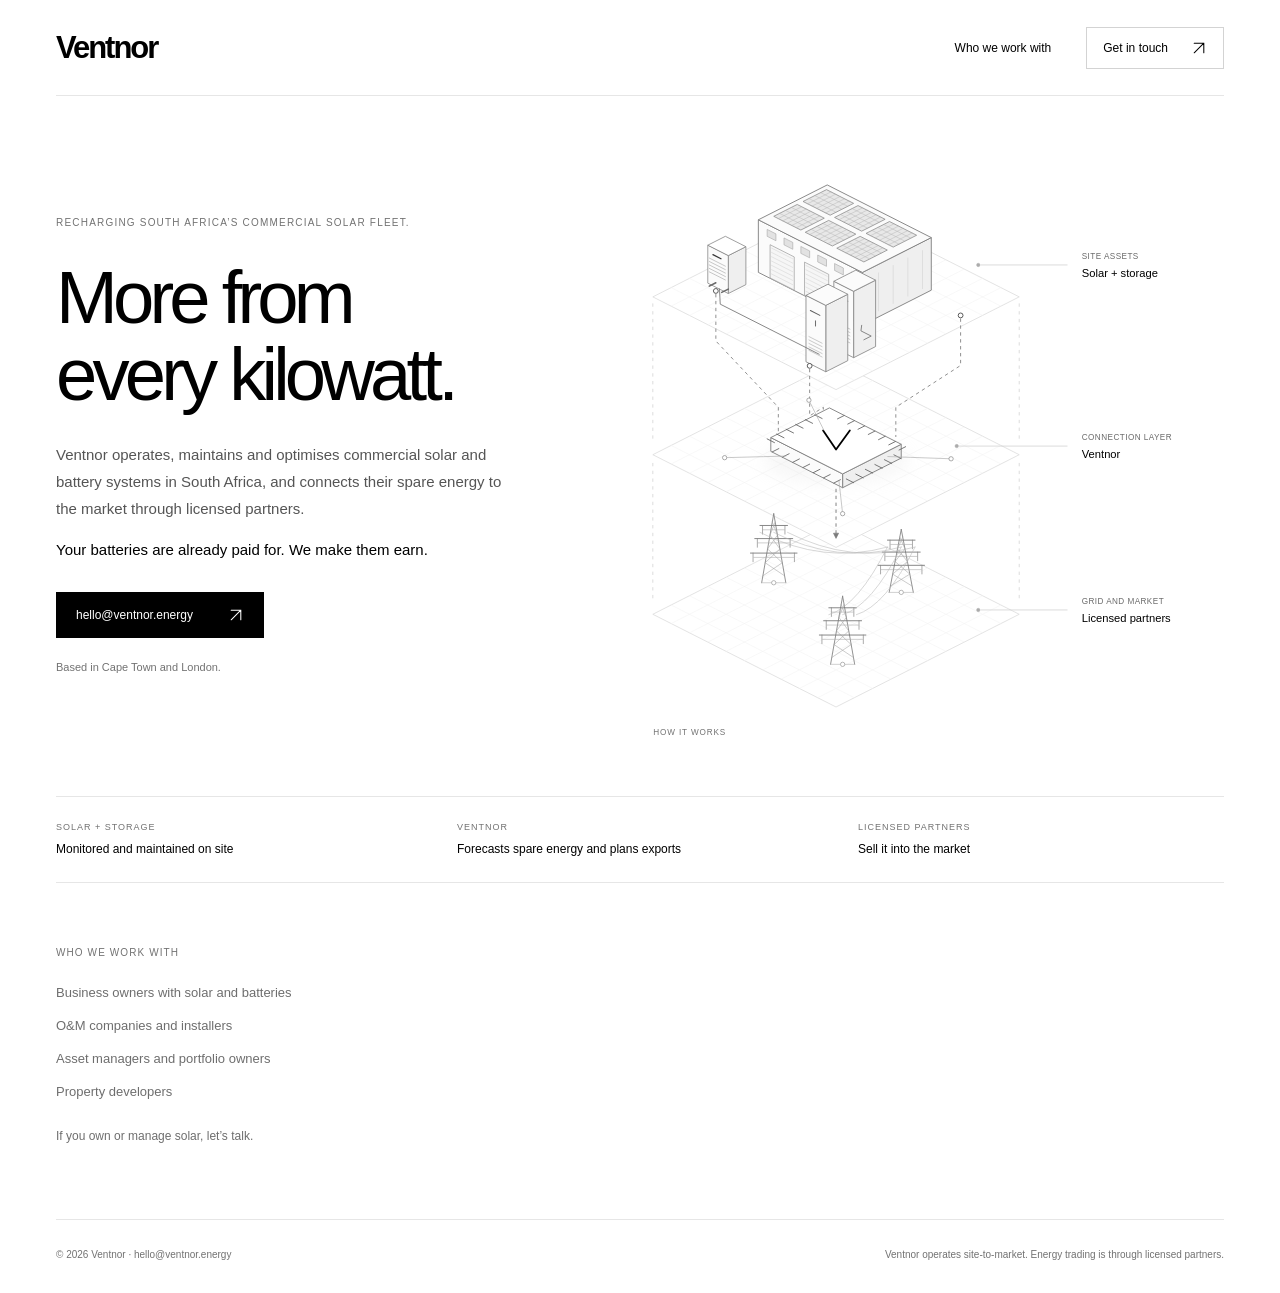
==== index.html @ 29bb57af "Clarify battery value and how Ventnor works" ====
<!doctype html><html lang="en-ZA"><head>
  <meta charset="utf-8">
  <meta name="viewport" content="width=device-width, initial-scale=1">
  <meta name="theme-color" content="#000000">
  <title>Ventnor | More from every kilowatt</title>
  <meta name="description" content="Recharging South Africa's commercial solar fleet. Ventnor operates, maintains and optimises commercial solar and batteries, connecting spare energy to the market.">
  <link rel="canonical" href="https://ventnor.energy/">
  <meta property="og:type" content="website">
  <meta property="og:locale" content="en_ZA">
  <meta property="og:site_name" content="Ventnor">
  <meta property="og:title" content="Ventnor | More from every kilowatt">
  <meta property="og:description" content="Recharging South Africa's commercial solar fleet. More value from installed solar and batteries.">
  <meta property="og:url" content="https://ventnor.energy/">
  <meta property="og:image" content="https://ventnor.energy/assets/social-card.png">
  <meta property="og:image:width" content="1200">
  <meta property="og:image:height" content="630">
  <meta property="og:image:alt" content="Ventnor. More from every kilowatt.">
  <link rel="icon" href="/favicon.svg" type="image/svg+xml">
  <link rel="stylesheet" href="/styles.css">
</head><body><a class="skip" href="#main">Skip to content</a><div class="wrap"><header class="header"><a class="wordmark" href="#main">Ventnor</a><nav aria-label="Page sections"><a href="#who">Who we work with</a></nav><a class="contact" href="mailto:hello@ventnor.energy">Get in touch <svg class="arrow" viewBox="0 0 20 20" aria-hidden="true" focusable="false"><path d="M4 16 16 4M4 4h12v12" fill="none" stroke="currentColor" stroke-width="1.3" stroke-linecap="round" stroke-linejoin="round"/></svg></a></header><main id="main"><section class="hero" aria-labelledby="hero-title"><div class="hero-copy"><p class="eyebrow">Recharging South Africa’s commercial solar fleet.</p><h1 id="hero-title">More from<br>every kilowatt.</h1><p class="intro">Ventnor operates, maintains and optimises commercial solar and battery systems in South Africa, and connects their spare energy to the market through licensed partners.</p><p class="battery-line">Your batteries are already paid for. We make them earn.</p><div class="actions"><a class="button" href="mailto:hello@ventnor.energy">hello@ventnor.energy <svg class="arrow" viewBox="0 0 20 20" aria-hidden="true" focusable="false"><path d="M4 16 16 4M4 4h12v12" fill="none" stroke="currentColor" stroke-width="1.3" stroke-linecap="round" stroke-linejoin="round"/></svg></a></div><p class="location">Based in Cape Town and London.</p></div><figure class="drawing"><picture><source media="(max-width:760px)" srcset="/connection-mobile.svg"><img src="/connection-model.svg" alt="How it works: commercial solar and batteries connect through Ventnor to the grid and market via licensed partners."></picture></figure></section><div class="architecture-strip" aria-label="How it works"><p><span>Solar + storage</span>Monitored and maintained on site</p><p><span>Ventnor</span>Forecasts spare energy and plans exports</p><p><span>Licensed partners</span>Sell it into the market</p></div><div class="details"><section class="who" id="who"><h2 class="section-label">Who we work with</h2><ul><li>Business owners with solar and batteries</li><li>O&amp;M companies and installers</li><li>Asset managers and portfolio owners</li><li>Property developers</li></ul><p class="partner">If you own or manage solar, let’s talk.</p></section></div></main><footer class="footer"><p>© 2026 Ventnor · <a href="mailto:hello@ventnor.energy">hello@ventnor.energy</a></p><p>Ventnor operates site-to-market. Energy trading is through licensed partners.</p></footer></div></body></html>
---- styles.css ----
*{box-sizing:border-box}html{scroll-padding-top:30px}body{margin:0;background:#FFFFFF;color:#000000;font-family:Arial,sans-serif;-webkit-font-smoothing:antialiased}h1,h2,p,ul{margin:0}a{color:inherit;text-underline-offset:5px}a:focus-visible{outline:2px solid #000000;outline-offset:7px}.wrap{width:min(1280px,calc(100% - 112px));margin:auto}.header{height:96px;border-bottom:1px solid #E6E6E6;display:flex;align-items:center;justify-content:space-between;gap:35px}.wordmark{text-decoration:none;font-size:31px;letter-spacing:-.065em;font-weight:700}.header nav{display:flex;align-items:center;gap:31px;margin-left:auto}.header nav a{font-size:12px;text-decoration:none}.header .contact{display:flex;align-items:center;gap:23px;font-size:12px;text-decoration:none;border:1px solid #D3D3D3;padding:12px 16px}.arrow{width:16px;height:16px;flex-shrink:0}.hero{display:grid;grid-template-columns:1fr 1.25fr;align-items:center;gap:20px;min-height:700px;padding-top:25px;padding-bottom:30px}.eyebrow{font-size:10px;line-height:1.8;font-weight:500;text-transform:uppercase;letter-spacing:.12em;max-width:390px;margin-bottom:27px;color:#727272}h1{font-size:clamp(54px,5.8vw,84px);font-weight:500;line-height:1.04;letter-spacing:-.065em;white-space:nowrap}.intro{font-size:15px;line-height:1.8;max-width:450px;color:#555555;margin-top:28px}.actions{margin-top:29px;display:flex;align-items:center;gap:25px}.button{display:inline-flex;align-items:center;justify-content:space-between;gap:35px;background:#000000;color:#FFFFFF;text-decoration:none;padding:15px 20px;font-size:12px}.location{font-size:11px;color:#727272;margin-top:23px}.drawing{margin:0;min-width:0}.drawing img{width:100%;height:auto;display:block}.architecture-strip{border-top:1px solid #E6E6E6;border-bottom:1px solid #E6E6E6;display:grid;grid-template-columns:repeat(3,1fr);padding:24px 0;gap:35px}.architecture-strip p{font-size:12px;line-height:1.5}.architecture-strip span{display:block;font-size:9px;letter-spacing:.11em;color:#727272;margin-bottom:5px;text-transform:uppercase}.details{padding:64px 0 72px}.section-label{font-size:10px;letter-spacing:.11em;text-transform:uppercase;font-weight:500;color:#727272;margin-bottom:24px}.ambition{font-size:25px;line-height:1.45;letter-spacing:-.03em;max-width:620px}.who ul{list-style:none;padding:0;font-size:13px;color:#6E6E6E;line-height:1.7}.who li+li{margin-top:11px}.partner{font-size:12px;line-height:1.8;color:#6E6E6E;margin-top:23px}.footer{border-top:1px solid #E6E6E6;padding:26px 0 30px;display:flex;justify-content:space-between;gap:30px;font-size:10px;color:#727272;line-height:1.7}.footer a{text-decoration:none}.footer p:last-child{max-width:440px;text-align:right}.skip{position:absolute;top:0;left:20px;background:#000000;color:#FFFFFF;padding:12px;transform:translateY(-200%)}.skip:focus{transform:translateY(0)}@media(max-width:1100px){.wrap{width:calc(100% - 72px)}.hero{grid-template-columns:1fr 1.1fr;gap:10px;min-height:630px}.intro{font-size:14px}h1{font-size:65px}.details{gap:60px}}@media(max-width:760px){.wrap{width:calc(100% - 48px)}.header{height:80px}.wordmark{font-size:27px}.header nav{display:none}.header .contact{font-size:11px;padding:10px 12px;gap:14px}.hero{grid-template-columns:1fr;gap:26px;padding-top:46px;padding-bottom:30px;min-height:0}.eyebrow{font-size:9px;max-width:300px;margin-bottom:22px}h1{font-size:56px;line-height:1.05}.intro{font-size:14px;line-height:1.8;margin-top:25px}.actions{margin-top:25px}.button{font-size:12px;padding:14px 17px;gap:33px}.location{margin-top:21px;font-size:10px}.drawing{margin:0 -16px}.drawing img{width:100%}.architecture-strip{gap:16px;padding:19px 0}.architecture-strip span{font-size:7px;letter-spacing:.06em}.architecture-strip p{font-size:10px}.details{grid-template-columns:1fr;gap:35px;padding:37px 0 42px}.ambition{font-size:23px}.who{padding-top:0}.section-label{margin-bottom:19px}.footer{flex-direction:column;gap:10px;font-size:9px}.footer p:last-child{text-align:left}.drawing img{margin-bottom:-6px}}@media(max-width:350px){h1{font-size:49px}}
.error-page{padding:85px 0 110px;min-height:65vh}.error-page h1{white-space:normal}.error-page p{margin-top:28px;line-height:1.8;max-width:540px}.error-page .button{margin-top:28px}

.battery-line{font-size:15px;line-height:1.65;color:#000000;max-width:450px;margin-top:16px}@media(max-width:760px){.battery-line{font-size:14px}}
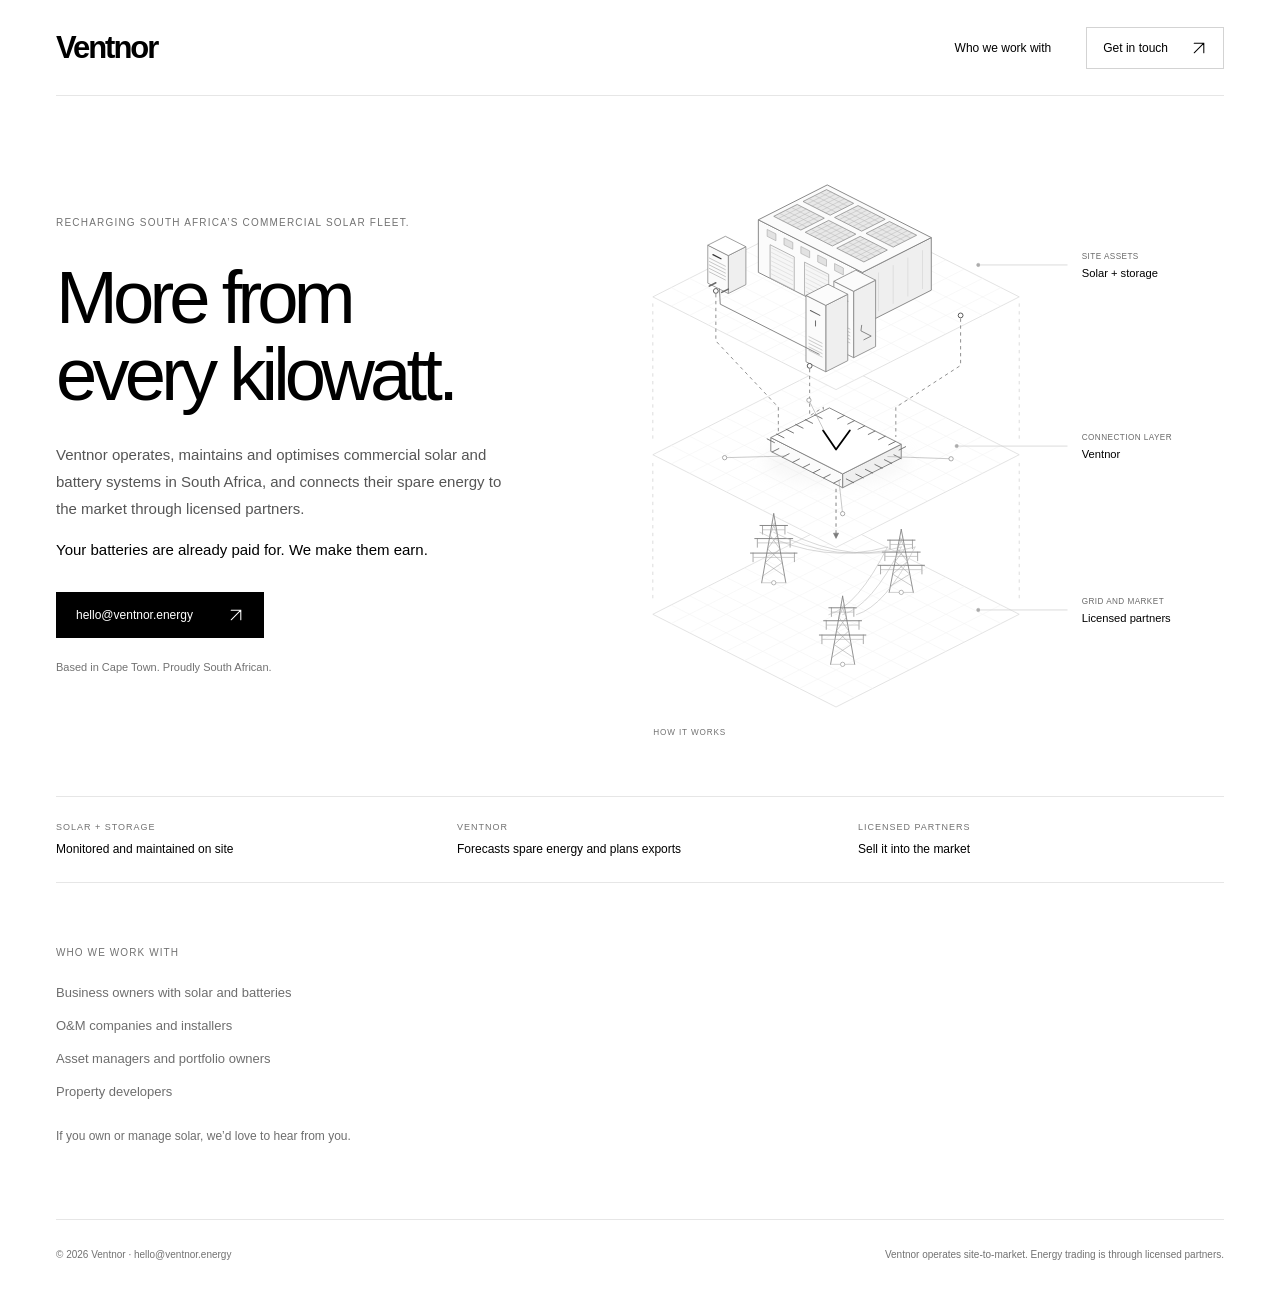
==== commit 60036ec8: "Refresh contact invitation and South African roots" ====
--- a/index.html
+++ b/index.html
@@ -17,4 +17,4 @@
   <meta property="og:image:alt" content="Ventnor. More from every kilowatt.">
   <link rel="icon" href="/favicon.svg" type="image/svg+xml">
   <link rel="stylesheet" href="/styles.css">
-</head><body><a class="skip" href="#main">Skip to content</a><div class="wrap"><header class="header"><a class="wordmark" href="#main">Ventnor</a><nav aria-label="Page sections"><a href="#who">Who we work with</a></nav><a class="contact" href="mailto:hello@ventnor.energy">Get in touch <svg class="arrow" viewBox="0 0 20 20" aria-hidden="true" focusable="false"><path d="M4 16 16 4M4 4h12v12" fill="none" stroke="currentColor" stroke-width="1.3" stroke-linecap="round" stroke-linejoin="round"/></svg></a></header><main id="main"><section class="hero" aria-labelledby="hero-title"><div class="hero-copy"><p class="eyebrow">Recharging South Africa’s commercial solar fleet.</p><h1 id="hero-title">More from<br>every kilowatt.</h1><p class="intro">Ventnor operates, maintains and optimises commercial solar and battery systems in South Africa, and connects their spare energy to the market through licensed partners.</p><p class="battery-line">Your batteries are already paid for. We make them earn.</p><div class="actions"><a class="button" href="mailto:hello@ventnor.energy">hello@ventnor.energy <svg class="arrow" viewBox="0 0 20 20" aria-hidden="true" focusable="false"><path d="M4 16 16 4M4 4h12v12" fill="none" stroke="currentColor" stroke-width="1.3" stroke-linecap="round" stroke-linejoin="round"/></svg></a></div><p class="location">Based in Cape Town and London.</p></div><figure class="drawing"><picture><source media="(max-width:760px)" srcset="/connection-mobile.svg"><img src="/connection-model.svg" alt="How it works: commercial solar and batteries connect through Ventnor to the grid and market via licensed partners."></picture></figure></section><div class="architecture-strip" aria-label="How it works"><p><span>Solar + storage</span>Monitored and maintained on site</p><p><span>Ventnor</span>Forecasts spare energy and plans exports</p><p><span>Licensed partners</span>Sell it into the market</p></div><div class="details"><section class="who" id="who"><h2 class="section-label">Who we work with</h2><ul><li>Business owners with solar and batteries</li><li>O&amp;M companies and installers</li><li>Asset managers and portfolio owners</li><li>Property developers</li></ul><p class="partner">If you own or manage solar, let’s talk.</p></section></div></main><footer class="footer"><p>© 2026 Ventnor · <a href="mailto:hello@ventnor.energy">hello@ventnor.energy</a></p><p>Ventnor operates site-to-market. Energy trading is through licensed partners.</p></footer></div></body></html>+</head><body><a class="skip" href="#main">Skip to content</a><div class="wrap"><header class="header"><a class="wordmark" href="#main">Ventnor</a><nav aria-label="Page sections"><a href="#who">Who we work with</a></nav><a class="contact" href="mailto:hello@ventnor.energy">Get in touch <svg class="arrow" viewBox="0 0 20 20" aria-hidden="true" focusable="false"><path d="M4 16 16 4M4 4h12v12" fill="none" stroke="currentColor" stroke-width="1.3" stroke-linecap="round" stroke-linejoin="round"/></svg></a></header><main id="main"><section class="hero" aria-labelledby="hero-title"><div class="hero-copy"><p class="eyebrow">Recharging South Africa’s commercial solar fleet.</p><h1 id="hero-title">More from<br>every kilowatt.</h1><p class="intro">Ventnor operates, maintains and optimises commercial solar and battery systems in South Africa, and connects their spare energy to the market through licensed partners.</p><p class="battery-line">Your batteries are already paid for. We make them earn.</p><div class="actions"><a class="button" href="mailto:hello@ventnor.energy">hello@ventnor.energy <svg class="arrow" viewBox="0 0 20 20" aria-hidden="true" focusable="false"><path d="M4 16 16 4M4 4h12v12" fill="none" stroke="currentColor" stroke-width="1.3" stroke-linecap="round" stroke-linejoin="round"/></svg></a></div><p class="location">Based in Cape Town. Proudly South African.</p></div><figure class="drawing"><picture><source media="(max-width:760px)" srcset="/connection-mobile.svg"><img src="/connection-model.svg" alt="How it works: commercial solar and batteries connect through Ventnor to the grid and market via licensed partners."></picture></figure></section><div class="architecture-strip" aria-label="How it works"><p><span>Solar + storage</span>Monitored and maintained on site</p><p><span>Ventnor</span>Forecasts spare energy and plans exports</p><p><span>Licensed partners</span>Sell it into the market</p></div><div class="details"><section class="who" id="who"><h2 class="section-label">Who we work with</h2><ul><li>Business owners with solar and batteries</li><li>O&amp;M companies and installers</li><li>Asset managers and portfolio owners</li><li>Property developers</li></ul><p class="partner">If you own or manage solar, we’d love to hear from you.</p></section></div></main><footer class="footer"><p>© 2026 Ventnor · <a href="mailto:hello@ventnor.energy">hello@ventnor.energy</a></p><p>Ventnor operates site-to-market. Energy trading is through licensed partners.</p></footer></div></body></html>
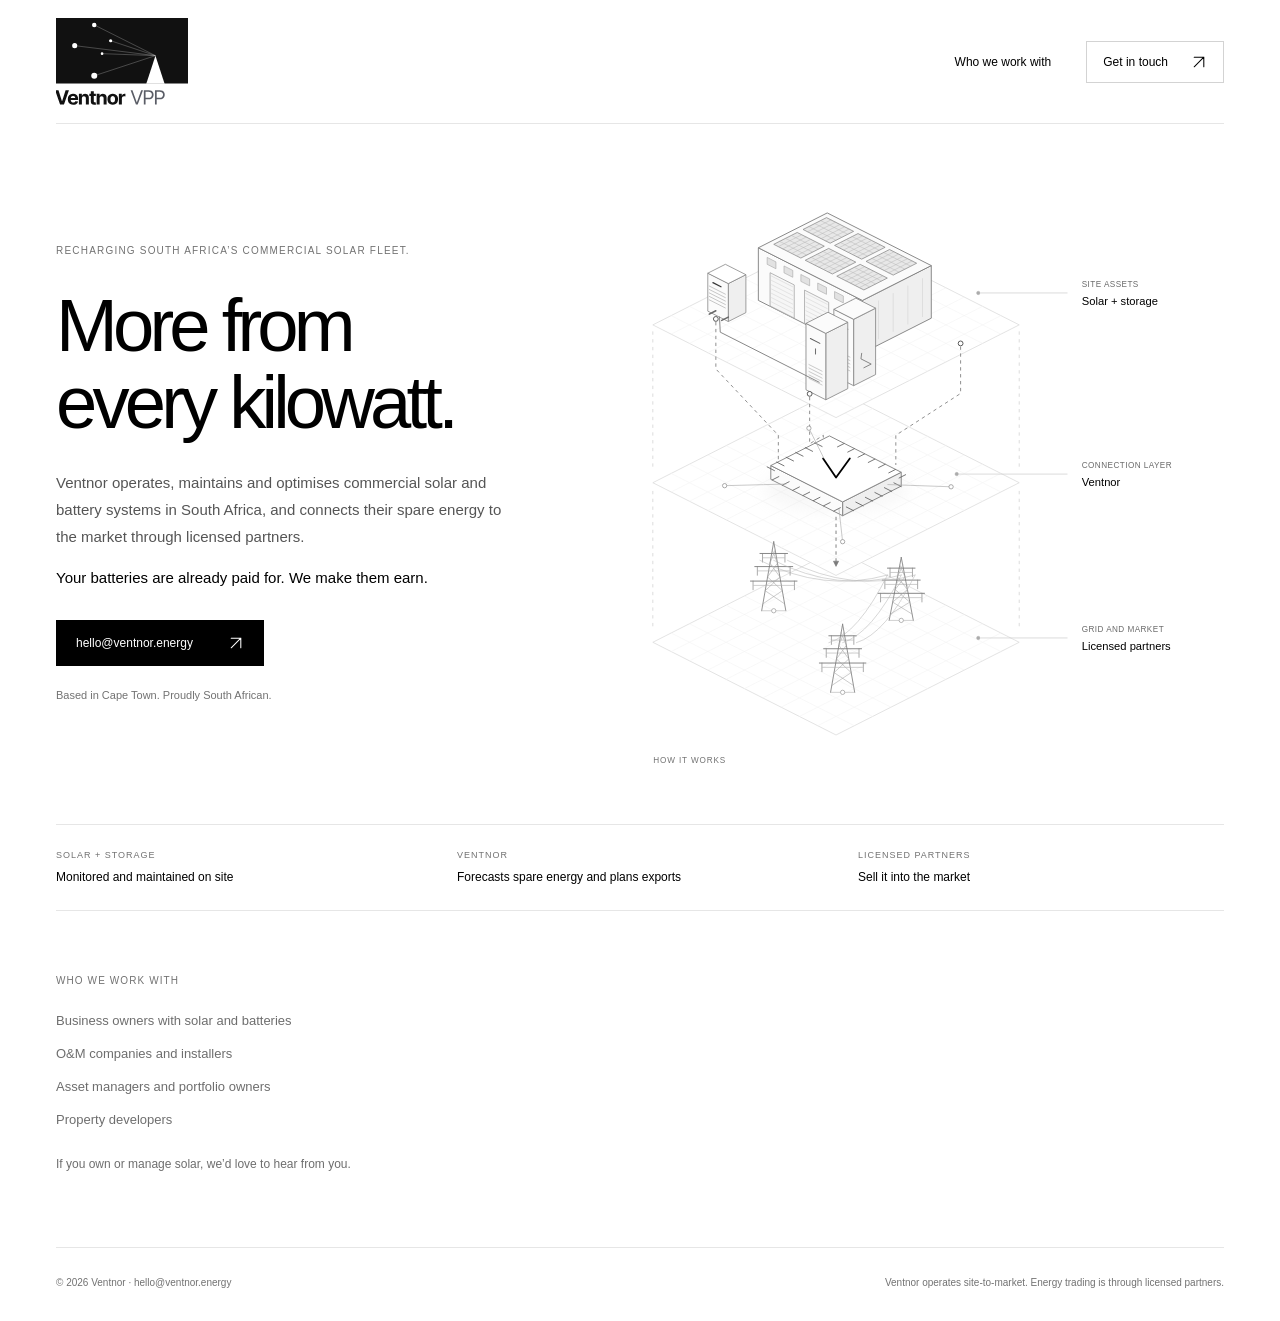
==== commit 35a86f09: "Use official Ventnor VPP logo and favicon" ====
--- a/index.html
+++ b/index.html
@@ -11,10 +11,11 @@
   <meta property="og:title" content="Ventnor | More from every kilowatt">
   <meta property="og:description" content="Recharging South Africa's commercial solar fleet. More value from installed solar and batteries.">
   <meta property="og:url" content="https://ventnor.energy/">
-  <meta property="og:image" content="https://ventnor.energy/assets/social-card.png">
+  <meta property="og:image" content="https://ventnor.energy/social-card-monochrome-v2.jpg">
+  <meta property="og:image:type" content="image/jpeg">
   <meta property="og:image:width" content="1200">
   <meta property="og:image:height" content="630">
   <meta property="og:image:alt" content="Ventnor. More from every kilowatt.">
   <link rel="icon" href="/favicon.svg" type="image/svg+xml">
   <link rel="stylesheet" href="/styles.css">
-</head><body><a class="skip" href="#main">Skip to content</a><div class="wrap"><header class="header"><a class="wordmark" href="#main">Ventnor</a><nav aria-label="Page sections"><a href="#who">Who we work with</a></nav><a class="contact" href="mailto:hello@ventnor.energy">Get in touch <svg class="arrow" viewBox="0 0 20 20" aria-hidden="true" focusable="false"><path d="M4 16 16 4M4 4h12v12" fill="none" stroke="currentColor" stroke-width="1.3" stroke-linecap="round" stroke-linejoin="round"/></svg></a></header><main id="main"><section class="hero" aria-labelledby="hero-title"><div class="hero-copy"><p class="eyebrow">Recharging South Africa’s commercial solar fleet.</p><h1 id="hero-title">More from<br>every kilowatt.</h1><p class="intro">Ventnor operates, maintains and optimises commercial solar and battery systems in South Africa, and connects their spare energy to the market through licensed partners.</p><p class="battery-line">Your batteries are already paid for. We make them earn.</p><div class="actions"><a class="button" href="mailto:hello@ventnor.energy">hello@ventnor.energy <svg class="arrow" viewBox="0 0 20 20" aria-hidden="true" focusable="false"><path d="M4 16 16 4M4 4h12v12" fill="none" stroke="currentColor" stroke-width="1.3" stroke-linecap="round" stroke-linejoin="round"/></svg></a></div><p class="location">Based in Cape Town. Proudly South African.</p></div><figure class="drawing"><picture><source media="(max-width:760px)" srcset="/connection-mobile.svg"><img src="/connection-model.svg" alt="How it works: commercial solar and batteries connect through Ventnor to the grid and market via licensed partners."></picture></figure></section><div class="architecture-strip" aria-label="How it works"><p><span>Solar + storage</span>Monitored and maintained on site</p><p><span>Ventnor</span>Forecasts spare energy and plans exports</p><p><span>Licensed partners</span>Sell it into the market</p></div><div class="details"><section class="who" id="who"><h2 class="section-label">Who we work with</h2><ul><li>Business owners with solar and batteries</li><li>O&amp;M companies and installers</li><li>Asset managers and portfolio owners</li><li>Property developers</li></ul><p class="partner">If you own or manage solar, we’d love to hear from you.</p></section></div></main><footer class="footer"><p>© 2026 Ventnor · <a href="mailto:hello@ventnor.energy">hello@ventnor.energy</a></p><p>Ventnor operates site-to-market. Energy trading is through licensed partners.</p></footer></div></body></html>+</head><body><a class="skip" href="#main">Skip to content</a><div class="wrap"><header class="header"><a class="wordmark" href="#main" aria-label="Ventnor home"><img class="brand-logo" src="/ventnor-logo.svg" width="300" height="198.7" alt="Ventnor VPP"></a><nav aria-label="Page sections"><a href="#who">Who we work with</a></nav><a class="contact" href="mailto:hello@ventnor.energy">Get in touch <svg class="arrow" viewBox="0 0 20 20" aria-hidden="true" focusable="false"><path d="M4 16 16 4M4 4h12v12" fill="none" stroke="currentColor" stroke-width="1.3" stroke-linecap="round" stroke-linejoin="round"/></svg></a></header><main id="main"><section class="hero" aria-labelledby="hero-title"><div class="hero-copy"><p class="eyebrow">Recharging South Africa’s commercial solar fleet.</p><h1 id="hero-title">More from<br>every kilowatt.</h1><p class="intro">Ventnor operates, maintains and optimises commercial solar and battery systems in South Africa, and connects their spare energy to the market through licensed partners.</p><p class="battery-line">Your batteries are already paid for. We make them earn.</p><div class="actions"><a class="button" href="mailto:hello@ventnor.energy">hello@ventnor.energy <svg class="arrow" viewBox="0 0 20 20" aria-hidden="true" focusable="false"><path d="M4 16 16 4M4 4h12v12" fill="none" stroke="currentColor" stroke-width="1.3" stroke-linecap="round" stroke-linejoin="round"/></svg></a></div><p class="location">Based in Cape Town. Proudly South African.</p></div><figure class="drawing"><picture><source media="(max-width:760px)" srcset="/connection-mobile.svg"><img src="/connection-model.svg" alt="How it works: commercial solar and batteries connect through Ventnor to the grid and market via licensed partners."></picture></figure></section><div class="architecture-strip" aria-label="How it works"><p><span>Solar + storage</span>Monitored and maintained on site</p><p><span>Ventnor</span>Forecasts spare energy and plans exports</p><p><span>Licensed partners</span>Sell it into the market</p></div><div class="details"><section class="who" id="who"><h2 class="section-label">Who we work with</h2><ul><li>Business owners with solar and batteries</li><li>O&amp;M companies and installers</li><li>Asset managers and portfolio owners</li><li>Property developers</li></ul><p class="partner">If you own or manage solar, we’d love to hear from you.</p></section></div></main><footer class="footer"><p>© 2026 Ventnor · <a href="mailto:hello@ventnor.energy">hello@ventnor.energy</a></p><p>Ventnor operates site-to-market. Energy trading is through licensed partners.</p></footer></div></body></html>
--- a/styles.css
+++ b/styles.css
@@ -1,4 +1,6 @@
-*{box-sizing:border-box}html{scroll-padding-top:30px}body{margin:0;background:#FFFFFF;color:#000000;font-family:Arial,sans-serif;-webkit-font-smoothing:antialiased}h1,h2,p,ul{margin:0}a{color:inherit;text-underline-offset:5px}a:focus-visible{outline:2px solid #000000;outline-offset:7px}.wrap{width:min(1280px,calc(100% - 112px));margin:auto}.header{height:96px;border-bottom:1px solid #E6E6E6;display:flex;align-items:center;justify-content:space-between;gap:35px}.wordmark{text-decoration:none;font-size:31px;letter-spacing:-.065em;font-weight:700}.header nav{display:flex;align-items:center;gap:31px;margin-left:auto}.header nav a{font-size:12px;text-decoration:none}.header .contact{display:flex;align-items:center;gap:23px;font-size:12px;text-decoration:none;border:1px solid #D3D3D3;padding:12px 16px}.arrow{width:16px;height:16px;flex-shrink:0}.hero{display:grid;grid-template-columns:1fr 1.25fr;align-items:center;gap:20px;min-height:700px;padding-top:25px;padding-bottom:30px}.eyebrow{font-size:10px;line-height:1.8;font-weight:500;text-transform:uppercase;letter-spacing:.12em;max-width:390px;margin-bottom:27px;color:#727272}h1{font-size:clamp(54px,5.8vw,84px);font-weight:500;line-height:1.04;letter-spacing:-.065em;white-space:nowrap}.intro{font-size:15px;line-height:1.8;max-width:450px;color:#555555;margin-top:28px}.actions{margin-top:29px;display:flex;align-items:center;gap:25px}.button{display:inline-flex;align-items:center;justify-content:space-between;gap:35px;background:#000000;color:#FFFFFF;text-decoration:none;padding:15px 20px;font-size:12px}.location{font-size:11px;color:#727272;margin-top:23px}.drawing{margin:0;min-width:0}.drawing img{width:100%;height:auto;display:block}.architecture-strip{border-top:1px solid #E6E6E6;border-bottom:1px solid #E6E6E6;display:grid;grid-template-columns:repeat(3,1fr);padding:24px 0;gap:35px}.architecture-strip p{font-size:12px;line-height:1.5}.architecture-strip span{display:block;font-size:9px;letter-spacing:.11em;color:#727272;margin-bottom:5px;text-transform:uppercase}.details{padding:64px 0 72px}.section-label{font-size:10px;letter-spacing:.11em;text-transform:uppercase;font-weight:500;color:#727272;margin-bottom:24px}.ambition{font-size:25px;line-height:1.45;letter-spacing:-.03em;max-width:620px}.who ul{list-style:none;padding:0;font-size:13px;color:#6E6E6E;line-height:1.7}.who li+li{margin-top:11px}.partner{font-size:12px;line-height:1.8;color:#6E6E6E;margin-top:23px}.footer{border-top:1px solid #E6E6E6;padding:26px 0 30px;display:flex;justify-content:space-between;gap:30px;font-size:10px;color:#727272;line-height:1.7}.footer a{text-decoration:none}.footer p:last-child{max-width:440px;text-align:right}.skip{position:absolute;top:0;left:20px;background:#000000;color:#FFFFFF;padding:12px;transform:translateY(-200%)}.skip:focus{transform:translateY(0)}@media(max-width:1100px){.wrap{width:calc(100% - 72px)}.hero{grid-template-columns:1fr 1.1fr;gap:10px;min-height:630px}.intro{font-size:14px}h1{font-size:65px}.details{gap:60px}}@media(max-width:760px){.wrap{width:calc(100% - 48px)}.header{height:80px}.wordmark{font-size:27px}.header nav{display:none}.header .contact{font-size:11px;padding:10px 12px;gap:14px}.hero{grid-template-columns:1fr;gap:26px;padding-top:46px;padding-bottom:30px;min-height:0}.eyebrow{font-size:9px;max-width:300px;margin-bottom:22px}h1{font-size:56px;line-height:1.05}.intro{font-size:14px;line-height:1.8;margin-top:25px}.actions{margin-top:25px}.button{font-size:12px;padding:14px 17px;gap:33px}.location{margin-top:21px;font-size:10px}.drawing{margin:0 -16px}.drawing img{width:100%}.architecture-strip{gap:16px;padding:19px 0}.architecture-strip span{font-size:7px;letter-spacing:.06em}.architecture-strip p{font-size:10px}.details{grid-template-columns:1fr;gap:35px;padding:37px 0 42px}.ambition{font-size:23px}.who{padding-top:0}.section-label{margin-bottom:19px}.footer{flex-direction:column;gap:10px;font-size:9px}.footer p:last-child{text-align:left}.drawing img{margin-bottom:-6px}}@media(max-width:350px){h1{font-size:49px}}
+*{box-sizing:border-box}html{scroll-padding-top:30px}body{margin:0;background:#FFFFFF;color:#000000;font-family:Arial,sans-serif;-webkit-font-smoothing:antialiased}h1,h2,p,ul{margin:0}a{color:inherit;text-underline-offset:5px}a:focus-visible{outline:2px solid #000000;outline-offset:7px}.wrap{width:min(1280px,calc(100% - 112px));margin:auto}.header{height:124px;border-bottom:1px solid #E6E6E6;display:flex;align-items:center;justify-content:space-between;gap:35px}.wordmark{text-decoration:none;font-size:31px;letter-spacing:-.065em;font-weight:700}.header nav{display:flex;align-items:center;gap:31px;margin-left:auto}.header nav a{font-size:12px;text-decoration:none}.header .contact{display:flex;align-items:center;gap:23px;font-size:12px;text-decoration:none;border:1px solid #D3D3D3;padding:12px 16px}.arrow{width:16px;height:16px;flex-shrink:0}.hero{display:grid;grid-template-columns:1fr 1.25fr;align-items:center;gap:20px;min-height:700px;padding-top:25px;padding-bottom:30px}.eyebrow{font-size:10px;line-height:1.8;font-weight:500;text-transform:uppercase;letter-spacing:.12em;max-width:390px;margin-bottom:27px;color:#727272}h1{font-size:clamp(54px,5.8vw,84px);font-weight:500;line-height:1.04;letter-spacing:-.065em;white-space:nowrap}.intro{font-size:15px;line-height:1.8;max-width:450px;color:#555555;margin-top:28px}.actions{margin-top:29px;display:flex;align-items:center;gap:25px}.button{display:inline-flex;align-items:center;justify-content:space-between;gap:35px;background:#000000;color:#FFFFFF;text-decoration:none;padding:15px 20px;font-size:12px}.location{font-size:11px;color:#727272;margin-top:23px}.drawing{margin:0;min-width:0}.drawing img{width:100%;height:auto;display:block}.architecture-strip{border-top:1px solid #E6E6E6;border-bottom:1px solid #E6E6E6;display:grid;grid-template-columns:repeat(3,1fr);padding:24px 0;gap:35px}.architecture-strip p{font-size:12px;line-height:1.5}.architecture-strip span{display:block;font-size:9px;letter-spacing:.11em;color:#727272;margin-bottom:5px;text-transform:uppercase}.details{padding:64px 0 72px}.section-label{font-size:10px;letter-spacing:.11em;text-transform:uppercase;font-weight:500;color:#727272;margin-bottom:24px}.ambition{font-size:25px;line-height:1.45;letter-spacing:-.03em;max-width:620px}.who ul{list-style:none;padding:0;font-size:13px;color:#6E6E6E;line-height:1.7}.who li+li{margin-top:11px}.partner{font-size:12px;line-height:1.8;color:#6E6E6E;margin-top:23px}.footer{border-top:1px solid #E6E6E6;padding:26px 0 30px;display:flex;justify-content:space-between;gap:30px;font-size:10px;color:#727272;line-height:1.7}.footer a{text-decoration:none}.footer p:last-child{max-width:440px;text-align:right}.skip{position:absolute;top:0;left:20px;background:#000000;color:#FFFFFF;padding:12px;transform:translateY(-200%)}.skip:focus{transform:translateY(0)}@media(max-width:1100px){.wrap{width:calc(100% - 72px)}.hero{grid-template-columns:1fr 1.1fr;gap:10px;min-height:630px}.intro{font-size:14px}h1{font-size:65px}.details{gap:60px}}@media(max-width:760px){.wrap{width:calc(100% - 48px)}.header{height:108px}.wordmark{font-size:27px}.header nav{display:none}.header .contact{font-size:11px;padding:10px 12px;gap:14px}.hero{grid-template-columns:1fr;gap:26px;padding-top:46px;padding-bottom:30px;min-height:0}.eyebrow{font-size:9px;max-width:300px;margin-bottom:22px}h1{font-size:56px;line-height:1.05}.intro{font-size:14px;line-height:1.8;margin-top:25px}.actions{margin-top:25px}.button{font-size:12px;padding:14px 17px;gap:33px}.location{margin-top:21px;font-size:10px}.drawing{margin:0 -16px}.drawing img{width:100%}.architecture-strip{gap:16px;padding:19px 0}.architecture-strip span{font-size:7px;letter-spacing:.06em}.architecture-strip p{font-size:10px}.details{grid-template-columns:1fr;gap:35px;padding:37px 0 42px}.ambition{font-size:23px}.who{padding-top:0}.section-label{margin-bottom:19px}.footer{flex-direction:column;gap:10px;font-size:9px}.footer p:last-child{text-align:left}.drawing img{margin-bottom:-6px}}@media(max-width:350px){h1{font-size:49px}}
 .error-page{padding:85px 0 110px;min-height:65vh}.error-page h1{white-space:normal}.error-page p{margin-top:28px;line-height:1.8;max-width:540px}.error-page .button{margin-top:28px}
 
 .battery-line{font-size:15px;line-height:1.65;color:#000000;max-width:450px;margin-top:16px}@media(max-width:760px){.battery-line{font-size:14px}}
+
+.wordmark{display:block;flex-shrink:0;line-height:0}.brand-logo{display:block;width:132px;height:auto}@media(max-width:760px){.brand-logo{width:112px}}
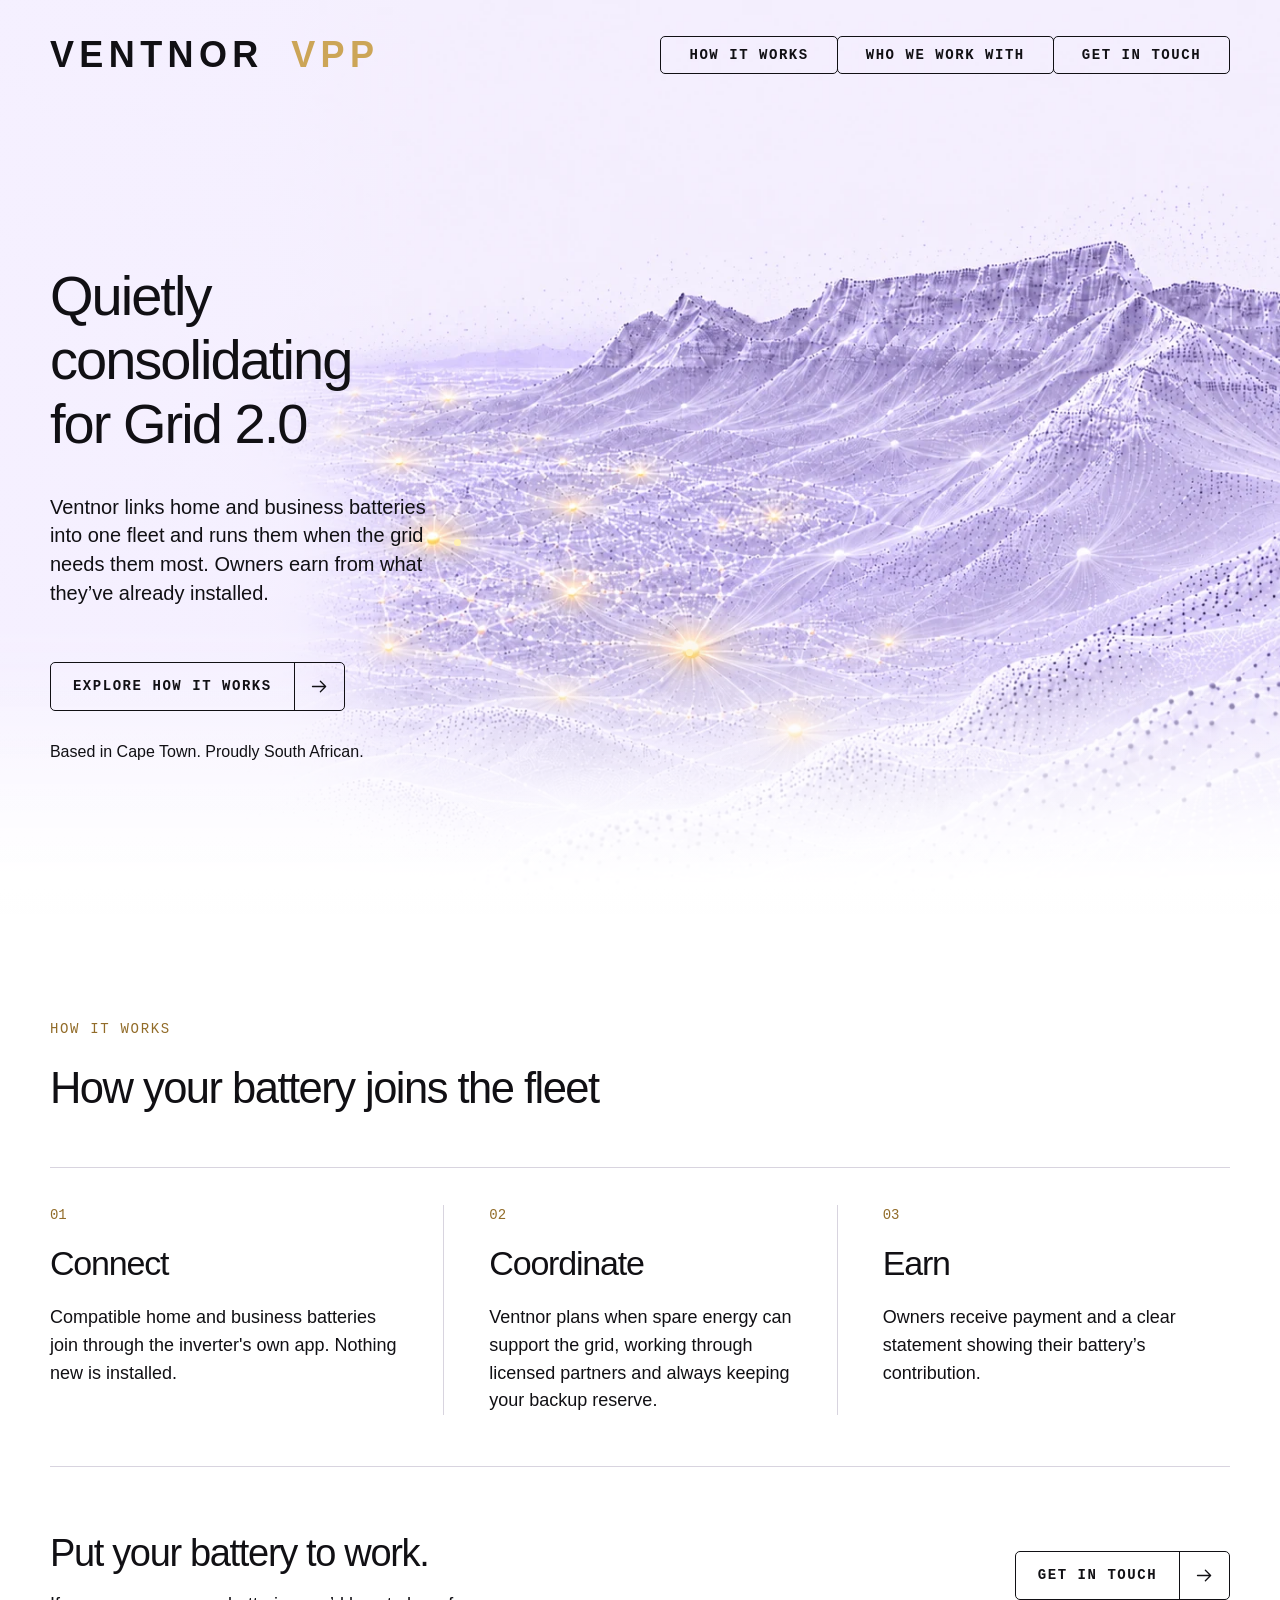
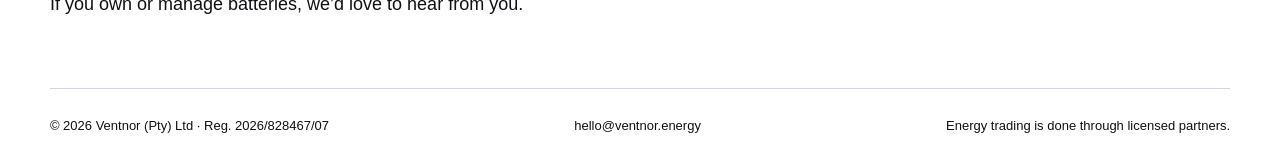
==== commit c8acd3da: "Build approved Grid 2.0 landing page with subtle motion" ====
--- a/index.html
+++ b/index.html
@@ -1,21 +1,51 @@
-<!doctype html><html lang="en-ZA"><head>
-  <meta charset="utf-8">
-  <meta name="viewport" content="width=device-width, initial-scale=1">
-  <meta name="theme-color" content="#000000">
-  <title>Ventnor | More from every kilowatt</title>
-  <meta name="description" content="Recharging South Africa's commercial solar fleet. Ventnor operates, maintains and optimises commercial solar and batteries, connecting spare energy to the market.">
-  <link rel="canonical" href="https://ventnor.energy/">
-  <meta property="og:type" content="website">
-  <meta property="og:locale" content="en_ZA">
-  <meta property="og:site_name" content="Ventnor">
-  <meta property="og:title" content="Ventnor | More from every kilowatt">
-  <meta property="og:description" content="Recharging South Africa's commercial solar fleet. More value from installed solar and batteries.">
-  <meta property="og:url" content="https://ventnor.energy/">
-  <meta property="og:image" content="https://ventnor.energy/social-card-monochrome-v2.jpg">
-  <meta property="og:image:type" content="image/jpeg">
-  <meta property="og:image:width" content="1200">
-  <meta property="og:image:height" content="630">
-  <meta property="og:image:alt" content="Ventnor. More from every kilowatt.">
-  <link rel="icon" href="/favicon.svg" type="image/svg+xml">
-  <link rel="stylesheet" href="/styles.css">
-</head><body><a class="skip" href="#main">Skip to content</a><div class="wrap"><header class="header"><a class="wordmark" href="#main" aria-label="Ventnor home"><img class="brand-logo" src="/ventnor-logo.svg" width="300" height="198.7" alt="Ventnor VPP"></a><nav aria-label="Page sections"><a href="#who">Who we work with</a></nav><a class="contact" href="mailto:hello@ventnor.energy">Get in touch <svg class="arrow" viewBox="0 0 20 20" aria-hidden="true" focusable="false"><path d="M4 16 16 4M4 4h12v12" fill="none" stroke="currentColor" stroke-width="1.3" stroke-linecap="round" stroke-linejoin="round"/></svg></a></header><main id="main"><section class="hero" aria-labelledby="hero-title"><div class="hero-copy"><p class="eyebrow">Recharging South Africa’s commercial solar fleet.</p><h1 id="hero-title">More from<br>every kilowatt.</h1><p class="intro">Ventnor operates, maintains and optimises commercial solar and battery systems in South Africa, and connects their spare energy to the market through licensed partners.</p><p class="battery-line">Your batteries are already paid for. We make them earn.</p><div class="actions"><a class="button" href="mailto:hello@ventnor.energy">hello@ventnor.energy <svg class="arrow" viewBox="0 0 20 20" aria-hidden="true" focusable="false"><path d="M4 16 16 4M4 4h12v12" fill="none" stroke="currentColor" stroke-width="1.3" stroke-linecap="round" stroke-linejoin="round"/></svg></a></div><p class="location">Based in Cape Town. Proudly South African.</p></div><figure class="drawing"><picture><source media="(max-width:760px)" srcset="/connection-mobile.svg"><img src="/connection-model.svg" alt="How it works: commercial solar and batteries connect through Ventnor to the grid and market via licensed partners."></picture></figure></section><div class="architecture-strip" aria-label="How it works"><p><span>Solar + storage</span>Monitored and maintained on site</p><p><span>Ventnor</span>Forecasts spare energy and plans exports</p><p><span>Licensed partners</span>Sell it into the market</p></div><div class="details"><section class="who" id="who"><h2 class="section-label">Who we work with</h2><ul><li>Business owners with solar and batteries</li><li>O&amp;M companies and installers</li><li>Asset managers and portfolio owners</li><li>Property developers</li></ul><p class="partner">If you own or manage solar, we’d love to hear from you.</p></section></div></main><footer class="footer"><p>© 2026 Ventnor · <a href="mailto:hello@ventnor.energy">hello@ventnor.energy</a></p><p>Ventnor operates site-to-market. Energy trading is through licensed partners.</p></footer></div></body></html>+<!doctype html>
+<html lang="en-ZA">
+<head>
+<meta charset="utf-8">
+<meta name="viewport" content="width=device-width, initial-scale=1">
+<title>Ventnor VPP | Quietly consolidating for Grid 2.0</title>
+<meta name="description" content="Ventnor links home and business batteries into one fleet and runs them when the grid needs them most. Owners earn from what they’ve already installed.">
+<meta name="theme-color" content="#f5f0ff">
+<link rel="canonical" href="https://ventnor.energy/">
+<meta property="og:type" content="website">
+<meta property="og:url" content="https://ventnor.energy/">
+<meta property="og:title" content="Ventnor VPP | Quietly consolidating for Grid 2.0">
+<meta property="og:description" content="Ventnor links home and business batteries into one fleet and runs them when the grid needs them most. Owners earn from what they’ve already installed.">
+<meta property="og:image" content="https://ventnor.energy/social-card-grid-v3.jpg">
+<meta property="og:image:width" content="1200"><meta property="og:image:height" content="768">
+<meta name="twitter:card" content="summary_large_image">
+<link rel="icon" href="/favicon.svg" type="image/svg+xml">
+<link rel="preload" href="/hero-grid.webp" as="image">
+<link rel="stylesheet" href="/styles.css">
+<script src="/site.js" defer></script>
+</head>
+<body>
+<a class="skip-link" href="#main">Skip to content</a>
+<section class="hero" aria-label="Ventnor">
+<header class="header">
+<a class="brand" href="#" aria-label="Ventnor VPP home">VENTNOR <span>VPP</span></a>
+<nav aria-label="Main navigation"><a class="button" href="#how">How it works</a><a class="button" href="#who">Who we work with</a><a class="button" href="mailto:hello@ventnor.energy">Get in touch</a></nav>
+</header>
+<main id="main">
+<div class="hero-copy">
+<h1>Quietly<br>consolidating<br>for Grid 2.0</h1>
+<p class="intro">Ventnor links home and business batteries into one fleet and runs them when the grid needs them most. Owners earn from what they’ve already installed.</p>
+<a class="button split" href="#how"><span>Explore how it works</span><span class="arrow" aria-hidden="true"><svg viewBox="0 0 24 24"><path d="M4 12h15m-6-6 6 6-6 6"/></svg></span></a>
+<p class="location">Based in Cape Town. Proudly South African.</p>
+</div>
+<div class="landscape"><img src="/hero-grid.webp" width="1568" height="1003" alt="An illustration of Cape Town and Table Mountain made of fine violet dots and connections, with golden points across the city."><div class="node node-one" aria-hidden="true"></div><div class="node node-two" aria-hidden="true"></div></div>
+</main>
+</section>
+<section class="how section" id="how" aria-labelledby="how-heading">
+<p class="eyebrow">How it works</p>
+<h2 id="how-heading">How your battery joins the fleet</h2>
+<div class="steps">
+<article><span class="step">01</span><h3>Connect</h3><p>Compatible home and business batteries join through the inverter's own app. Nothing new is installed.</p></article>
+<article><span class="step">02</span><h3>Coordinate</h3><p>Ventnor plans when spare energy can support the grid, working through licensed partners and always keeping your backup reserve.</p></article>
+<article><span class="step">03</span><h3>Earn</h3><p>Owners receive payment and a clear statement showing their battery’s contribution.</p></article>
+</div>
+<div class="contact" id="who"><div><h2>Put your battery to work.</h2><p>If you own or manage batteries, we’d love to hear from you.</p></div><a class="button split" href="mailto:hello@ventnor.energy"><span>Get in touch</span><span class="arrow" aria-hidden="true"><svg viewBox="0 0 24 24"><path d="M4 12h15m-6-6 6 6-6 6"/></svg></span></a></div>
+</section>
+<footer><p>© 2026 Ventnor (Pty) Ltd · Reg. 2026/828467/07</p><a href="mailto:hello@ventnor.energy">hello@ventnor.energy</a><p>Energy trading is done through licensed partners.</p></footer>
+</body>
+</html>
--- a/styles.css
+++ b/styles.css
@@ -1,6 +1,12 @@
-*{box-sizing:border-box}html{scroll-padding-top:30px}body{margin:0;background:#FFFFFF;color:#000000;font-family:Arial,sans-serif;-webkit-font-smoothing:antialiased}h1,h2,p,ul{margin:0}a{color:inherit;text-underline-offset:5px}a:focus-visible{outline:2px solid #000000;outline-offset:7px}.wrap{width:min(1280px,calc(100% - 112px));margin:auto}.header{height:124px;border-bottom:1px solid #E6E6E6;display:flex;align-items:center;justify-content:space-between;gap:35px}.wordmark{text-decoration:none;font-size:31px;letter-spacing:-.065em;font-weight:700}.header nav{display:flex;align-items:center;gap:31px;margin-left:auto}.header nav a{font-size:12px;text-decoration:none}.header .contact{display:flex;align-items:center;gap:23px;font-size:12px;text-decoration:none;border:1px solid #D3D3D3;padding:12px 16px}.arrow{width:16px;height:16px;flex-shrink:0}.hero{display:grid;grid-template-columns:1fr 1.25fr;align-items:center;gap:20px;min-height:700px;padding-top:25px;padding-bottom:30px}.eyebrow{font-size:10px;line-height:1.8;font-weight:500;text-transform:uppercase;letter-spacing:.12em;max-width:390px;margin-bottom:27px;color:#727272}h1{font-size:clamp(54px,5.8vw,84px);font-weight:500;line-height:1.04;letter-spacing:-.065em;white-space:nowrap}.intro{font-size:15px;line-height:1.8;max-width:450px;color:#555555;margin-top:28px}.actions{margin-top:29px;display:flex;align-items:center;gap:25px}.button{display:inline-flex;align-items:center;justify-content:space-between;gap:35px;background:#000000;color:#FFFFFF;text-decoration:none;padding:15px 20px;font-size:12px}.location{font-size:11px;color:#727272;margin-top:23px}.drawing{margin:0;min-width:0}.drawing img{width:100%;height:auto;display:block}.architecture-strip{border-top:1px solid #E6E6E6;border-bottom:1px solid #E6E6E6;display:grid;grid-template-columns:repeat(3,1fr);padding:24px 0;gap:35px}.architecture-strip p{font-size:12px;line-height:1.5}.architecture-strip span{display:block;font-size:9px;letter-spacing:.11em;color:#727272;margin-bottom:5px;text-transform:uppercase}.details{padding:64px 0 72px}.section-label{font-size:10px;letter-spacing:.11em;text-transform:uppercase;font-weight:500;color:#727272;margin-bottom:24px}.ambition{font-size:25px;line-height:1.45;letter-spacing:-.03em;max-width:620px}.who ul{list-style:none;padding:0;font-size:13px;color:#6E6E6E;line-height:1.7}.who li+li{margin-top:11px}.partner{font-size:12px;line-height:1.8;color:#6E6E6E;margin-top:23px}.footer{border-top:1px solid #E6E6E6;padding:26px 0 30px;display:flex;justify-content:space-between;gap:30px;font-size:10px;color:#727272;line-height:1.7}.footer a{text-decoration:none}.footer p:last-child{max-width:440px;text-align:right}.skip{position:absolute;top:0;left:20px;background:#000000;color:#FFFFFF;padding:12px;transform:translateY(-200%)}.skip:focus{transform:translateY(0)}@media(max-width:1100px){.wrap{width:calc(100% - 72px)}.hero{grid-template-columns:1fr 1.1fr;gap:10px;min-height:630px}.intro{font-size:14px}h1{font-size:65px}.details{gap:60px}}@media(max-width:760px){.wrap{width:calc(100% - 48px)}.header{height:108px}.wordmark{font-size:27px}.header nav{display:none}.header .contact{font-size:11px;padding:10px 12px;gap:14px}.hero{grid-template-columns:1fr;gap:26px;padding-top:46px;padding-bottom:30px;min-height:0}.eyebrow{font-size:9px;max-width:300px;margin-bottom:22px}h1{font-size:56px;line-height:1.05}.intro{font-size:14px;line-height:1.8;margin-top:25px}.actions{margin-top:25px}.button{font-size:12px;padding:14px 17px;gap:33px}.location{margin-top:21px;font-size:10px}.drawing{margin:0 -16px}.drawing img{width:100%}.architecture-strip{gap:16px;padding:19px 0}.architecture-strip span{font-size:7px;letter-spacing:.06em}.architecture-strip p{font-size:10px}.details{grid-template-columns:1fr;gap:35px;padding:37px 0 42px}.ambition{font-size:23px}.who{padding-top:0}.section-label{margin-bottom:19px}.footer{flex-direction:column;gap:10px;font-size:9px}.footer p:last-child{text-align:left}.drawing img{margin-bottom:-6px}}@media(max-width:350px){h1{font-size:49px}}
-.error-page{padding:85px 0 110px;min-height:65vh}.error-page h1{white-space:normal}.error-page p{margin-top:28px;line-height:1.8;max-width:540px}.error-page .button{margin-top:28px}
-
-.battery-line{font-size:15px;line-height:1.65;color:#000000;max-width:450px;margin-top:16px}@media(max-width:760px){.battery-line{font-size:14px}}
-
-.wordmark{display:block;flex-shrink:0;line-height:0}.brand-logo{display:block;width:132px;height:auto}@media(max-width:760px){.brand-logo{width:112px}}
+:root{--ink:#111014;--gold:#cca557;--paper:#f5f0ff;--line:#d8d4df;--parallax:0px;color-scheme:light}
+*{box-sizing:border-box}html{scroll-behavior:smooth;scroll-padding-top:32px}body{margin:0;color:var(--ink);background:#fff;font-family:"Helvetica Neue",Helvetica,Arial,sans-serif;-webkit-font-smoothing:antialiased}a{color:inherit}p{line-height:1.5}a:focus-visible{outline:2px solid #7756a6;outline-offset:5px}.skip-link{position:absolute;left:20px;top:-100px;z-index:20;background:#fff;padding:12px}.skip-link:focus{top:15px}.hero{position:relative;overflow:hidden;background:var(--paper);min-height: min(1003px, max(800px, 64vw))}.header{position:relative;z-index:3;display:flex;justify-content:space-between;align-items:center;padding:34px 3.9vw;gap:30px}.brand{text-decoration:none;white-space:nowrap;font-size:36px;font-weight:700;letter-spacing:.15em}.brand span{color:var(--gold);margin-left:12px}nav{display:flex}nav .button{min-height:38px;padding:9px 28px;margin-left:-1px}.button{display:inline-flex;align-items:center;justify-content:center;min-height:48px;border:1px solid var(--ink);border-radius:5px;text-decoration:none;text-transform:uppercase;font:600 14px/1.2 ui-monospace,SFMono-Regular,Consolas,monospace;letter-spacing:.11em;background:transparent;transition:background-color 180ms ease,color 180ms ease,border-color 180ms ease;position:relative}.button:hover,.button:focus-visible,.button:active,.button.is-pressed{background:var(--ink);color:#fff;border-color:var(--ink)}.button:active{transition-duration:60ms}.split>span:first-child{padding:15px 22px}.arrow{align-self:stretch;display:flex;align-items:center;justify-content:center;width:50px;border-left:1px solid currentColor}.arrow svg{width:21px;height:21px;fill:none;stroke:currentColor;stroke-width:1.5;stroke-linecap:round;stroke-linejoin:round}.hero-copy{position:relative;z-index:2;width:410px;margin:clamp(100px,12vw,185px) 0 150px 3.9vw}h1{font-size:56px;font-weight:300;line-height:1.15;letter-spacing:-.035em;margin:0 0 36px}.intro{font-size:20px;line-height:1.43;max-width:395px;margin:0 0 55px}.location{font-size:16px;margin:29px 0 0}.landscape{position:absolute;z-index:0;inset:0;pointer-events:none;transform:translate3d(0,var(--parallax),0);will-change:transform}.landscape img{display:block;width:100%;height:100%;object-fit:cover;object-position:center top}.landscape::after{content:"";position:absolute;inset:0;background:linear-gradient(90deg,rgba(245,240,255,.9) 0%,rgba(245,240,255,.8) 22%,transparent 33%)}.node{position:absolute;border-radius:50%;background:#fff0b2;box-shadow:0 0 16px 6px #f2d38150;animation:breathe 7s ease-in-out infinite;width:7px;height:7px}.node-one{left:53.6%;top:71%}.node-two{left:35.5%;top:59%;animation-delay:-3.5s}@keyframes breathe{0%,100%{opacity:.3;scale:.8}50%{opacity:.8;scale:1.15}}
+.section{padding:105px 3.9vw 0;max-width:1680px;margin:auto}.eyebrow{font:500 14px/1.5 ui-monospace,SFMono-Regular,Consolas,monospace;text-transform:uppercase;letter-spacing:.12em;color:#926c29;margin:0 0 23px}h2{font-size:clamp(34px,3.4vw,52px);font-weight:300;letter-spacing:-.035em;line-height:1.15;margin:0 0 54px}.steps{display:grid;grid-template-columns:repeat(3,1fr);border-top:1px solid var(--line);border-bottom:1px solid var(--line);padding:37px 0 51px;gap:0}.steps article{padding:0 45px;min-width:0;border-left:1px solid var(--line)}.steps article:first-child{padding-left:0;border-left:0}.steps article:last-child{padding-right:0}.step{color:#926c29;font:500 14px ui-monospace,SFMono-Regular,Consolas,monospace}h3{font-size:34px;letter-spacing:-.035em;line-height:1.2;font-weight:300;margin:20px 0}.steps p{font-size:18px;line-height:1.55;max-width:370px;margin:0}.contact{display:flex;align-items:center;justify-content:space-between;gap:40px;padding:65px 0 70px}.contact h2{font-size:38px;margin:0 0 15px}.contact p{font-size:18px;margin:0}.contact .button{flex-shrink:0}footer{border-top:1px solid var(--line);margin:0 3.9vw;display:flex;justify-content:space-between;align-items:center;gap:25px;padding:27px 0 30px;font-size:13px}footer p{margin:0}footer a{text-decoration:none}footer a:hover{text-decoration:underline}
+@media(min-width:1700px){.hero-copy{width:450px}h1{font-size:64px}.intro{font-size:22px;max-width:430px}}
+@media(max-width:1150px) and (min-width:801px){.brand{font-size:28px}nav .button{padding:10px 16px;font-size:12px}.hero-copy{width:350px}h1{font-size:50px}.intro{font-size:18px;max-width:330px}.landscape::after{background:linear-gradient(90deg,#f5f0ff 0%,#f5f0ffdd 28%,transparent 49%)}.steps article{padding:0 28px}footer{flex-wrap:wrap}}
+@media(max-width:800px){.hero{min-height:0}.header{padding:25px 24px;align-items:flex-start;flex-wrap:wrap;gap:24px}.brand{font-size:27px;letter-spacing:.12em}.brand span{margin-left:6px}nav{width:100%}nav .button{flex:1;padding:10px 6px;font-size:10px;letter-spacing:.04em;min-height:44px;text-align:center}.hero-copy{margin:55px 24px 0;width:auto;max-width:540px}h1{font-size:clamp(44px,8vw,60px);margin-bottom:28px}.intro{font-size:18px;max-width:470px;margin-bottom:30px}.split>span:first-child{padding:15px 17px}.button{font-size:12px}.location{font-size:14px;margin-top:25px}.landscape{position:relative;inset:auto;height:clamp(310px,72vw,540px);margin-top:24px;transform:none;will-change:auto;overflow:hidden}.landscape img{height:100%;width:100%;object-fit:cover;object-position:70% 68%;transform:scale(1.35);transform-origin:70% 68%}.landscape::after{background:linear-gradient(#f5f0ff,transparent 22%)}.node{display:none}.section{padding:65px 24px 0}.eyebrow{font-size:12px;margin-bottom:20px}h2{font-size:36px;margin-bottom:32px}.steps{grid-template-columns:1fr;padding:0 0 30px}.steps article,.steps article:first-child,.steps article:last-child{padding:28px 0;border-left:0;border-bottom:1px solid var(--line)}.steps article:last-child{border-bottom:0;padding-bottom:0}h3{font-size:30px;margin:12px 0}.steps p{font-size:17px;max-width:550px}.contact{align-items:flex-start;flex-direction:column;padding:45px 0 50px;gap:26px}.contact h2{font-size:33px}.contact p{font-size:17px}footer{margin:0 24px;align-items:flex-start;flex-direction:column;gap:16px;font-size:12px;padding:25px 0 30px}}
+@media(prefers-reduced-motion:reduce){html{scroll-behavior:auto}.button{transition:none}.landscape{transform:none!important;will-change:auto}.node{animation:none}}
+/* Blend the moving landscape into the next section without a visible seam. */
+.hero{background:linear-gradient(to bottom,var(--paper) calc(100% - 280px),#fff 100%)}
+.landscape{-webkit-mask-image:linear-gradient(to bottom,#000 calc(100% - 290px),transparent 100%);mask-image:linear-gradient(to bottom,#000 calc(100% - 290px),transparent 100%)}
+.hero::after{content:"";position:absolute;z-index:1;pointer-events:none;left:0;right:0;bottom:0;height:260px;background:linear-gradient(to bottom,transparent,#fff)}
+@media(max-width:800px){.hero{background:var(--paper)}.hero::after{height:130px}.landscape{-webkit-mask-image:linear-gradient(to bottom,#000 55%,transparent 100%);mask-image:linear-gradient(to bottom,#000 55%,transparent 100%)}}
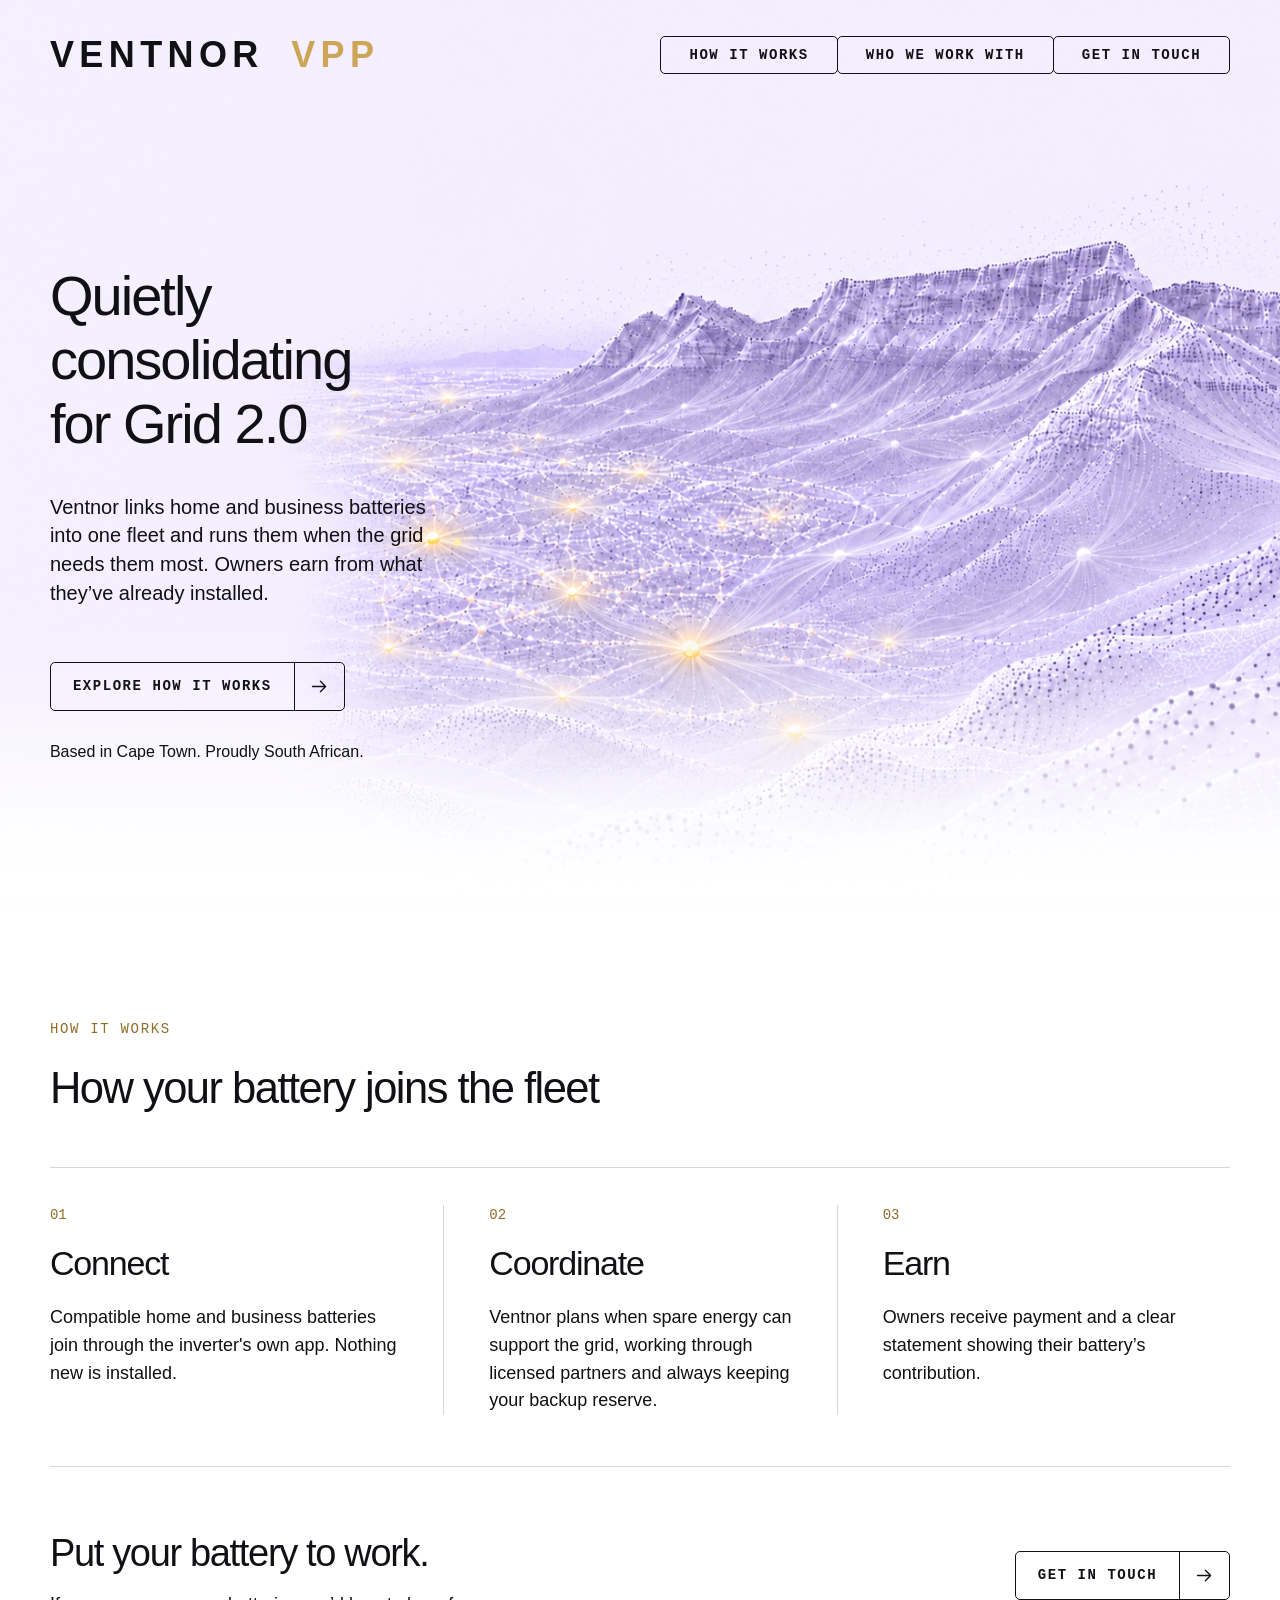
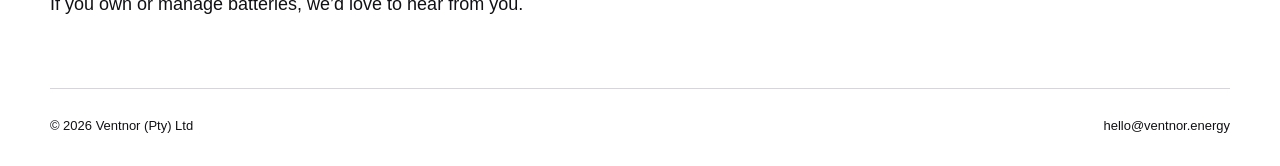
==== commit f3b0405d: "Simplify footer and preserve full-quality mountain artwork" ====
--- a/index.html
+++ b/index.html
@@ -15,7 +15,7 @@
 <meta property="og:image:width" content="1200"><meta property="og:image:height" content="768">
 <meta name="twitter:card" content="summary_large_image">
 <link rel="icon" href="/favicon.svg" type="image/svg+xml">
-<link rel="preload" href="/hero-grid.webp" as="image">
+<link rel="preload" href="/hero-grid.webp" as="image" imagesrcset="/hero-grid-mobile.webp 900w, /hero-grid.webp 1568w" imagesizes="100vw">
 <link rel="stylesheet" href="/styles.css">
 <script src="/site.js" defer></script>
 </head>
@@ -33,7 +33,7 @@
 <a class="button split" href="#how"><span>Explore how it works</span><span class="arrow" aria-hidden="true"><svg viewBox="0 0 24 24"><path d="M4 12h15m-6-6 6 6-6 6"/></svg></span></a>
 <p class="location">Based in Cape Town. Proudly South African.</p>
 </div>
-<div class="landscape"><img src="/hero-grid.webp" width="1568" height="1003" alt="An illustration of Cape Town and Table Mountain made of fine violet dots and connections, with golden points across the city."><div class="node node-one" aria-hidden="true"></div><div class="node node-two" aria-hidden="true"></div></div>
+<div class="landscape"><img src="/hero-grid.webp" srcset="/hero-grid-mobile.webp 900w, /hero-grid.webp 1568w" sizes="100vw" width="1568" height="1003" alt="An illustration of Cape Town and Table Mountain made of fine violet dots and connections, with golden points across the city."><div class="node node-one" aria-hidden="true"></div><div class="node node-two" aria-hidden="true"></div></div>
 </main>
 </section>
 <section class="how section" id="how" aria-labelledby="how-heading">
@@ -46,6 +46,6 @@
 </div>
 <div class="contact" id="who"><div><h2>Put your battery to work.</h2><p>If you own or manage batteries, we’d love to hear from you.</p></div><a class="button split" href="mailto:hello@ventnor.energy"><span>Get in touch</span><span class="arrow" aria-hidden="true"><svg viewBox="0 0 24 24"><path d="M4 12h15m-6-6 6 6-6 6"/></svg></span></a></div>
 </section>
-<footer><p>© 2026 Ventnor (Pty) Ltd · Reg. 2026/828467/07</p><a href="mailto:hello@ventnor.energy">hello@ventnor.energy</a><p>Energy trading is done through licensed partners.</p></footer>
+<footer><p>© 2026 Ventnor (Pty) Ltd</p><a href="mailto:hello@ventnor.energy">hello@ventnor.energy</a></footer>
 </body>
 </html>
--- a/styles.css
+++ b/styles.css
@@ -1,5 +1,5 @@
 :root{--ink:#111014;--gold:#cca557;--paper:#f5f0ff;--line:#d8d4df;--parallax:0px;color-scheme:light}
-*{box-sizing:border-box}html{scroll-behavior:smooth;scroll-padding-top:32px}body{margin:0;color:var(--ink);background:#fff;font-family:"Helvetica Neue",Helvetica,Arial,sans-serif;-webkit-font-smoothing:antialiased}a{color:inherit}p{line-height:1.5}a:focus-visible{outline:2px solid #7756a6;outline-offset:5px}.skip-link{position:absolute;left:20px;top:-100px;z-index:20;background:#fff;padding:12px}.skip-link:focus{top:15px}.hero{position:relative;overflow:hidden;background:var(--paper);min-height: min(1003px, max(800px, 64vw))}.header{position:relative;z-index:3;display:flex;justify-content:space-between;align-items:center;padding:34px 3.9vw;gap:30px}.brand{text-decoration:none;white-space:nowrap;font-size:36px;font-weight:700;letter-spacing:.15em}.brand span{color:var(--gold);margin-left:12px}nav{display:flex}nav .button{min-height:38px;padding:9px 28px;margin-left:-1px}.button{display:inline-flex;align-items:center;justify-content:center;min-height:48px;border:1px solid var(--ink);border-radius:5px;text-decoration:none;text-transform:uppercase;font:600 14px/1.2 ui-monospace,SFMono-Regular,Consolas,monospace;letter-spacing:.11em;background:transparent;transition:background-color 180ms ease,color 180ms ease,border-color 180ms ease;position:relative}.button:hover,.button:focus-visible,.button:active,.button.is-pressed{background:var(--ink);color:#fff;border-color:var(--ink)}.button:active{transition-duration:60ms}.split>span:first-child{padding:15px 22px}.arrow{align-self:stretch;display:flex;align-items:center;justify-content:center;width:50px;border-left:1px solid currentColor}.arrow svg{width:21px;height:21px;fill:none;stroke:currentColor;stroke-width:1.5;stroke-linecap:round;stroke-linejoin:round}.hero-copy{position:relative;z-index:2;width:410px;margin:clamp(100px,12vw,185px) 0 150px 3.9vw}h1{font-size:56px;font-weight:300;line-height:1.15;letter-spacing:-.035em;margin:0 0 36px}.intro{font-size:20px;line-height:1.43;max-width:395px;margin:0 0 55px}.location{font-size:16px;margin:29px 0 0}.landscape{position:absolute;z-index:0;inset:0;pointer-events:none;transform:translate3d(0,var(--parallax),0);will-change:transform}.landscape img{display:block;width:100%;height:100%;object-fit:cover;object-position:center top}.landscape::after{content:"";position:absolute;inset:0;background:linear-gradient(90deg,rgba(245,240,255,.9) 0%,rgba(245,240,255,.8) 22%,transparent 33%)}.node{position:absolute;border-radius:50%;background:#fff0b2;box-shadow:0 0 16px 6px #f2d38150;animation:breathe 7s ease-in-out infinite;width:7px;height:7px}.node-one{left:53.6%;top:71%}.node-two{left:35.5%;top:59%;animation-delay:-3.5s}@keyframes breathe{0%,100%{opacity:.3;scale:.8}50%{opacity:.8;scale:1.15}}
+*{box-sizing:border-box}html{scroll-behavior:smooth;scroll-padding-top:32px}body{margin:0;color:var(--ink);background:#fff;font-family:"Helvetica Neue",Helvetica,Arial,sans-serif;-webkit-font-smoothing:antialiased}a{color:inherit}p{line-height:1.5}a:focus-visible{outline:2px solid #7756a6;outline-offset:5px}.skip-link{position:absolute;left:20px;top:-100px;z-index:20;background:#fff;padding:12px}.skip-link:focus{top:15px}.hero{position:relative;overflow:hidden;background:var(--paper);min-height: min(1003px, max(800px, 64vw))}.header{position:relative;z-index:3;display:flex;justify-content:space-between;align-items:center;padding:34px 3.9vw;gap:30px}.brand{text-decoration:none;white-space:nowrap;font-size:36px;font-weight:700;letter-spacing:.15em}.brand span{color:var(--gold);margin-left:12px}nav{display:flex}nav .button{min-height:38px;padding:9px 28px;margin-left:-1px}.button{display:inline-flex;align-items:center;justify-content:center;min-height:48px;border:1px solid var(--ink);border-radius:5px;text-decoration:none;text-transform:uppercase;font:600 14px/1.2 ui-monospace,SFMono-Regular,Consolas,monospace;letter-spacing:.11em;background:transparent;transition:background-color 180ms ease,color 180ms ease,border-color 180ms ease;position:relative}.button:hover,.button:focus,.button:active,.button.is-pressed{background:var(--ink);color:#fff;border-color:var(--ink)}.button:active{transition-duration:60ms}.split>span:first-child{padding:15px 22px}.arrow{align-self:stretch;display:flex;align-items:center;justify-content:center;width:50px;border-left:1px solid currentColor}.arrow svg{width:21px;height:21px;fill:none;stroke:currentColor;stroke-width:1.5;stroke-linecap:round;stroke-linejoin:round}.hero-copy{position:relative;z-index:2;width:410px;margin:clamp(100px,12vw,185px) 0 150px 3.9vw}h1{font-size:56px;font-weight:300;line-height:1.15;letter-spacing:-.035em;margin:0 0 36px}.intro{font-size:20px;line-height:1.43;max-width:395px;margin:0 0 55px}.location{font-size:16px;margin:29px 0 0}.landscape{position:absolute;z-index:0;inset:0;pointer-events:none;transform:translate3d(0,var(--parallax),0);will-change:transform}.landscape img{display:block;width:100%;height:100%;object-fit:cover;object-position:center top}.landscape::after{content:"";position:absolute;inset:0;background:linear-gradient(90deg,rgba(245,240,255,.9) 0%,rgba(245,240,255,.8) 22%,transparent 33%)}.node{position:absolute;border-radius:50%;background:#fff0b2;box-shadow:0 0 16px 6px #f2d38150;animation:breathe 7s ease-in-out infinite;width:7px;height:7px}.node-one{left:53.6%;top:71%}.node-two{left:35.5%;top:59%;animation-delay:-3.5s}@keyframes breathe{0%,100%{opacity:.3;scale:.8}50%{opacity:.8;scale:1.15}}
 .section{padding:105px 3.9vw 0;max-width:1680px;margin:auto}.eyebrow{font:500 14px/1.5 ui-monospace,SFMono-Regular,Consolas,monospace;text-transform:uppercase;letter-spacing:.12em;color:#926c29;margin:0 0 23px}h2{font-size:clamp(34px,3.4vw,52px);font-weight:300;letter-spacing:-.035em;line-height:1.15;margin:0 0 54px}.steps{display:grid;grid-template-columns:repeat(3,1fr);border-top:1px solid var(--line);border-bottom:1px solid var(--line);padding:37px 0 51px;gap:0}.steps article{padding:0 45px;min-width:0;border-left:1px solid var(--line)}.steps article:first-child{padding-left:0;border-left:0}.steps article:last-child{padding-right:0}.step{color:#926c29;font:500 14px ui-monospace,SFMono-Regular,Consolas,monospace}h3{font-size:34px;letter-spacing:-.035em;line-height:1.2;font-weight:300;margin:20px 0}.steps p{font-size:18px;line-height:1.55;max-width:370px;margin:0}.contact{display:flex;align-items:center;justify-content:space-between;gap:40px;padding:65px 0 70px}.contact h2{font-size:38px;margin:0 0 15px}.contact p{font-size:18px;margin:0}.contact .button{flex-shrink:0}footer{border-top:1px solid var(--line);margin:0 3.9vw;display:flex;justify-content:space-between;align-items:center;gap:25px;padding:27px 0 30px;font-size:13px}footer p{margin:0}footer a{text-decoration:none}footer a:hover{text-decoration:underline}
 @media(min-width:1700px){.hero-copy{width:450px}h1{font-size:64px}.intro{font-size:22px;max-width:430px}}
 @media(max-width:1150px) and (min-width:801px){.brand{font-size:28px}nav .button{padding:10px 16px;font-size:12px}.hero-copy{width:350px}h1{font-size:50px}.intro{font-size:18px;max-width:330px}.landscape::after{background:linear-gradient(90deg,#f5f0ff 0%,#f5f0ffdd 28%,transparent 49%)}.steps article{padding:0 28px}footer{flex-wrap:wrap}}
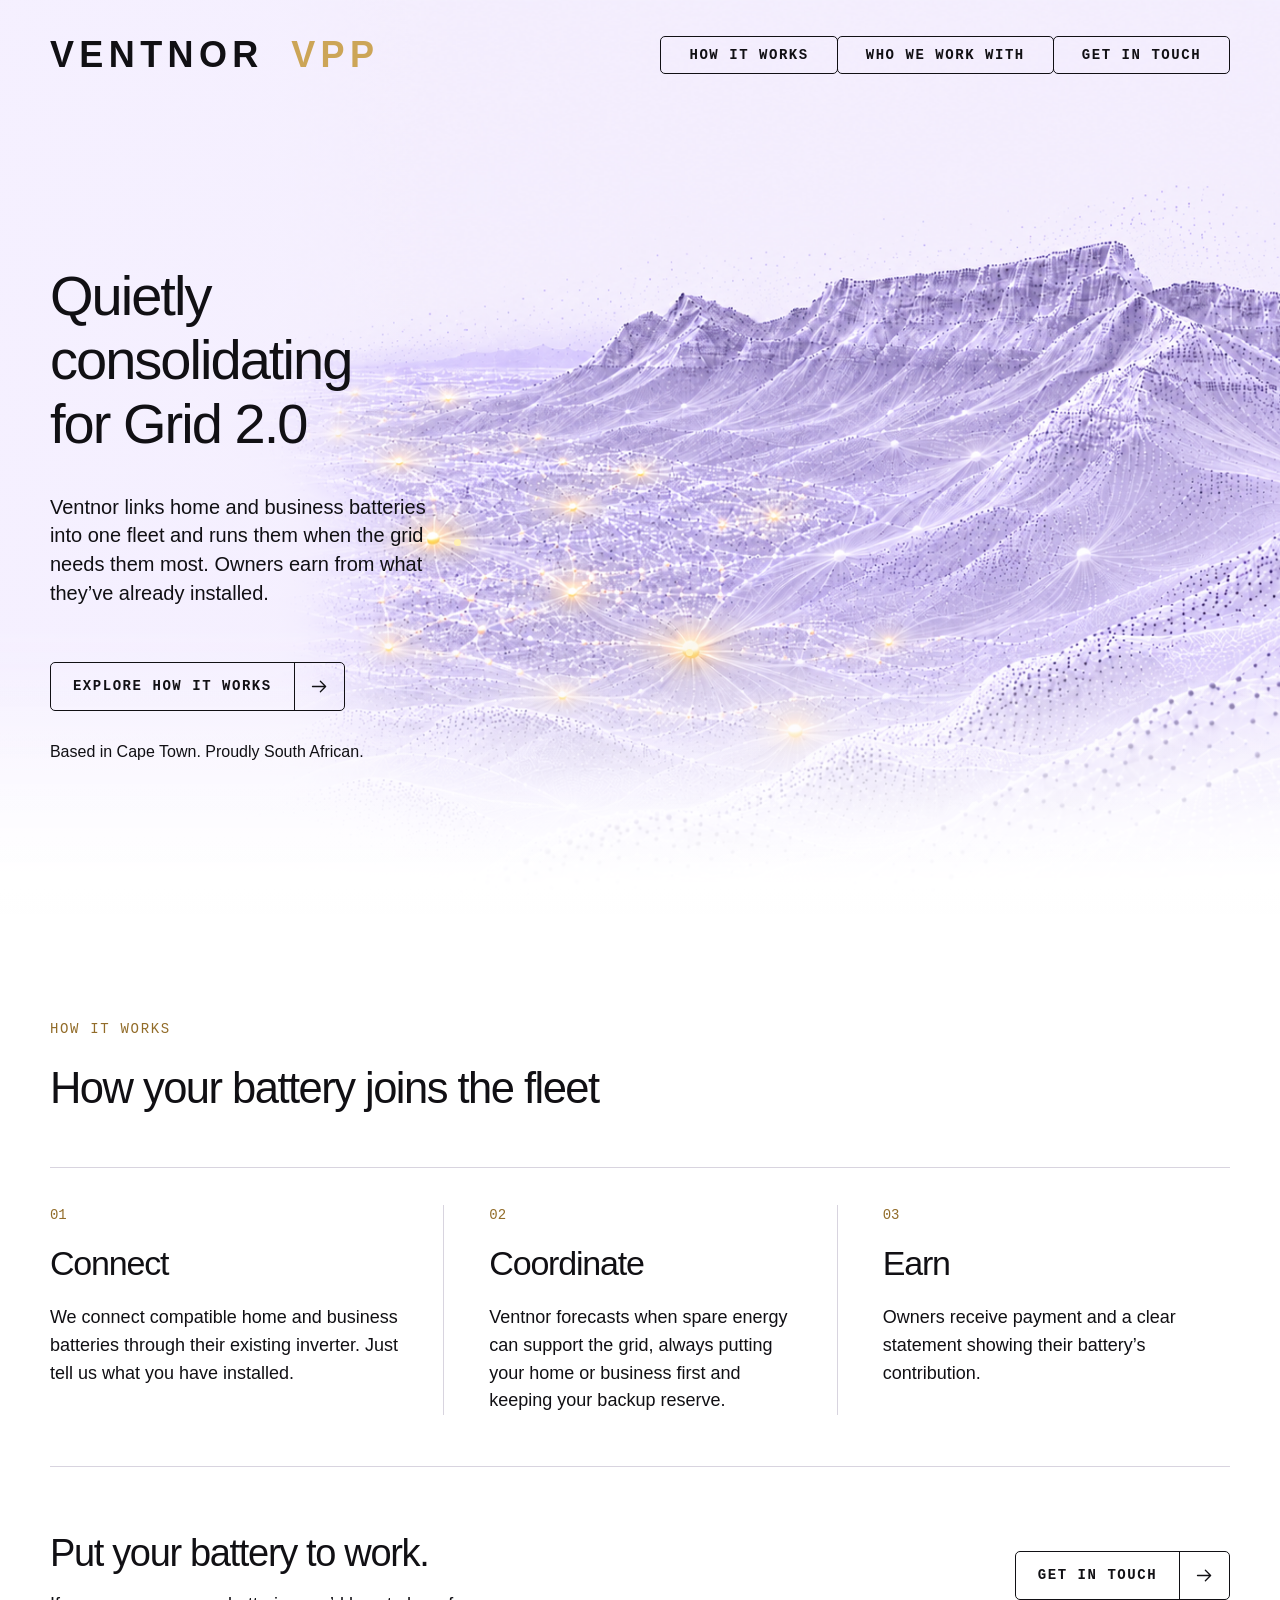
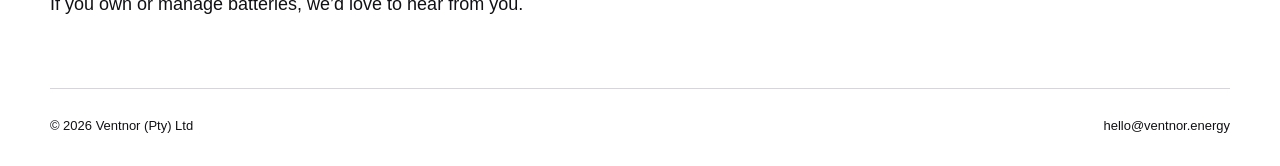
==== commit f8115b75: "Refine Connect and Coordinate copy" ====
--- a/index.html
+++ b/index.html
@@ -40,8 +40,8 @@
 <p class="eyebrow">How it works</p>
 <h2 id="how-heading">How your battery joins the fleet</h2>
 <div class="steps">
-<article><span class="step">01</span><h3>Connect</h3><p>Compatible home and business batteries join through the inverter's own app. Nothing new is installed.</p></article>
-<article><span class="step">02</span><h3>Coordinate</h3><p>Ventnor plans when spare energy can support the grid, working through licensed partners and always keeping your backup reserve.</p></article>
+<article><span class="step">01</span><h3>Connect</h3><p>We connect compatible home and business batteries through their existing inverter. Just tell us what you have installed.</p></article>
+<article><span class="step">02</span><h3>Coordinate</h3><p>Ventnor forecasts when spare energy can support the grid, always putting your home or business first and keeping your backup reserve.</p></article>
 <article><span class="step">03</span><h3>Earn</h3><p>Owners receive payment and a clear statement showing their battery’s contribution.</p></article>
 </div>
 <div class="contact" id="who"><div><h2>Put your battery to work.</h2><p>If you own or manage batteries, we’d love to hear from you.</p></div><a class="button split" href="mailto:hello@ventnor.energy"><span>Get in touch</span><span class="arrow" aria-hidden="true"><svg viewBox="0 0 24 24"><path d="M4 12h15m-6-6 6 6-6 6"/></svg></span></a></div>
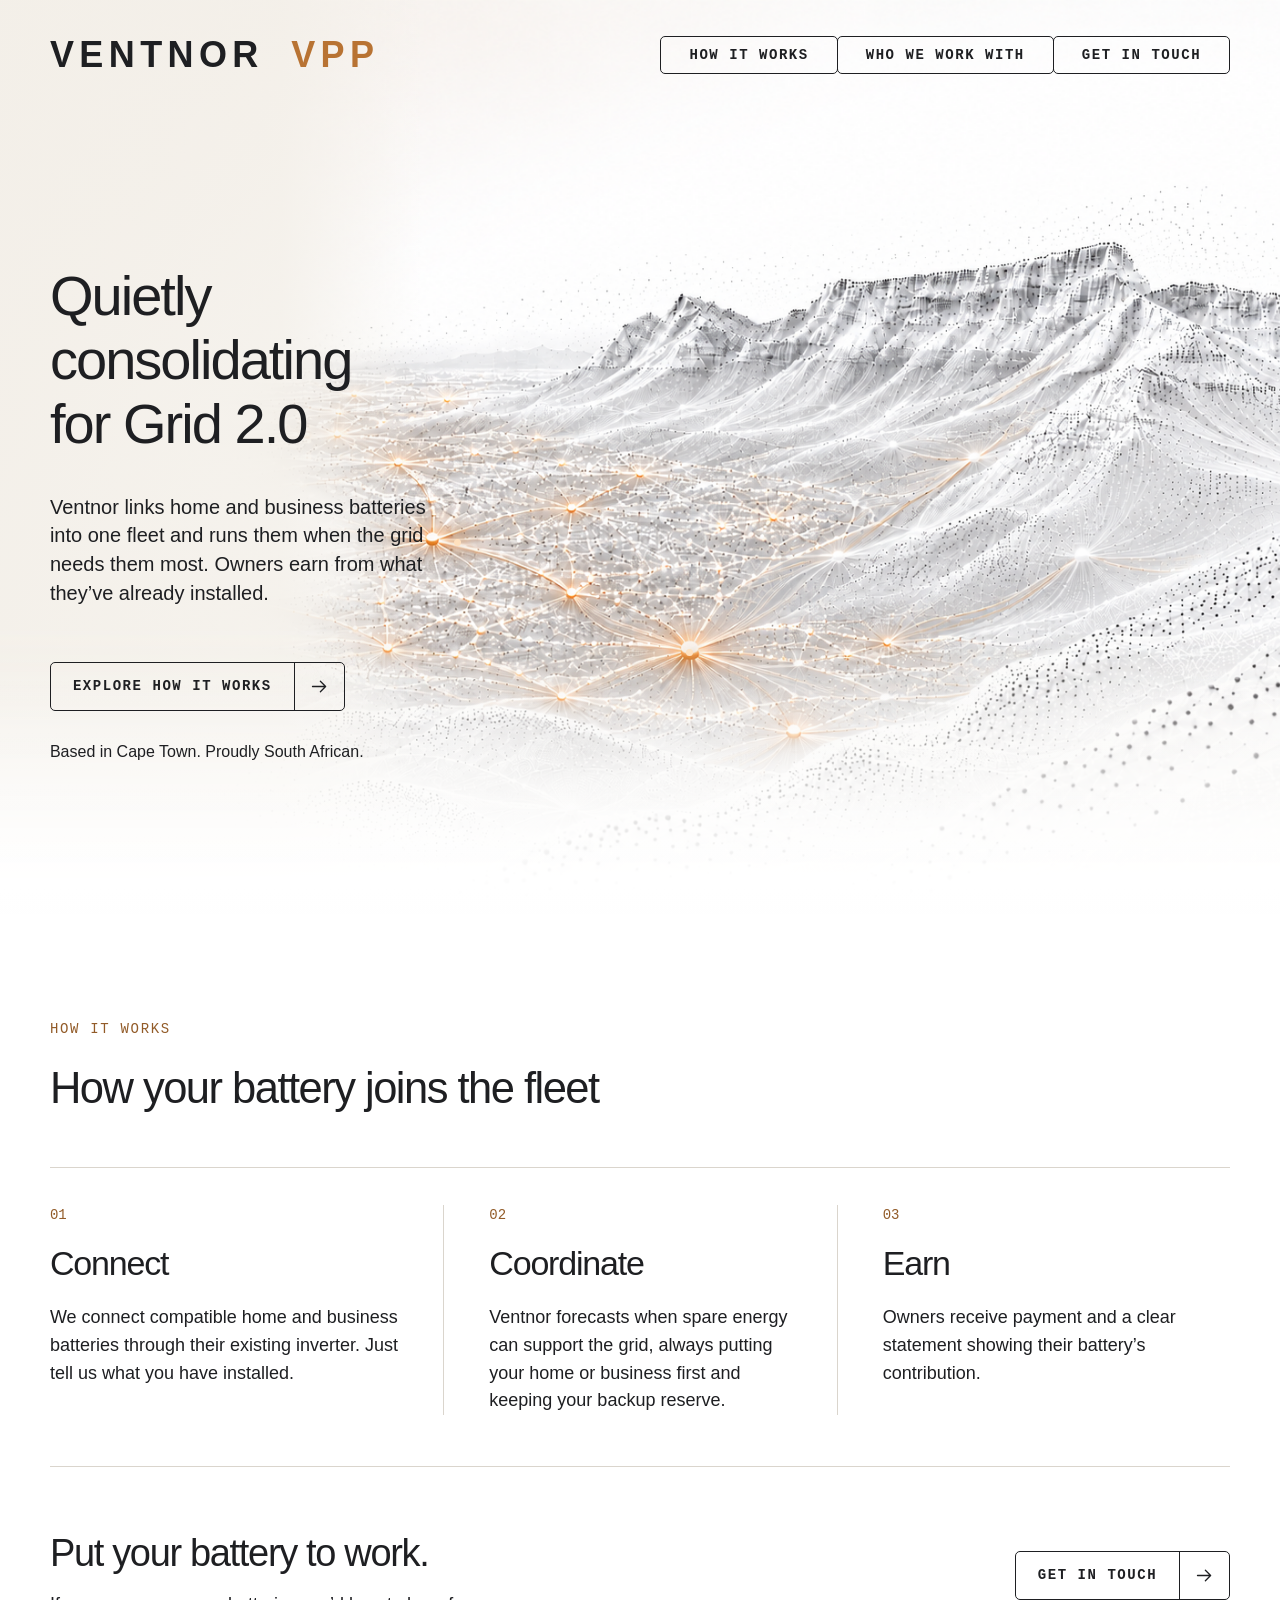
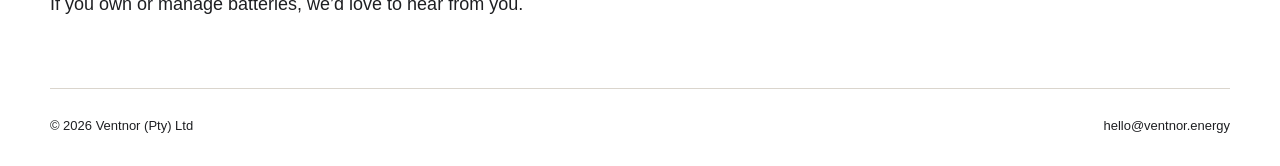
==== commit 7d1a260d: "Apply approved copper and graphite palette throughout" ====
--- a/index.html
+++ b/index.html
@@ -5,18 +5,18 @@
 <meta name="viewport" content="width=device-width, initial-scale=1">
 <title>Ventnor VPP | Quietly consolidating for Grid 2.0</title>
 <meta name="description" content="Ventnor links home and business batteries into one fleet and runs them when the grid needs them most. Owners earn from what they’ve already installed.">
-<meta name="theme-color" content="#f5f0ff">
+<meta name="theme-color" content="#F3EFE8">
 <link rel="canonical" href="https://ventnor.energy/">
 <meta property="og:type" content="website">
 <meta property="og:url" content="https://ventnor.energy/">
 <meta property="og:title" content="Ventnor VPP | Quietly consolidating for Grid 2.0">
 <meta property="og:description" content="Ventnor links home and business batteries into one fleet and runs them when the grid needs them most. Owners earn from what they’ve already installed.">
-<meta property="og:image" content="https://ventnor.energy/social-card-grid-v3.jpg">
+<meta property="og:image" content="https://ventnor.energy/social-card-copper-v4.jpg">
 <meta property="og:image:width" content="1200"><meta property="og:image:height" content="768">
 <meta name="twitter:card" content="summary_large_image">
 <link rel="icon" href="/favicon.svg" type="image/svg+xml">
-<link rel="preload" href="/hero-grid.webp" as="image" imagesrcset="/hero-grid-mobile.webp 900w, /hero-grid.webp 1568w" imagesizes="100vw">
-<link rel="stylesheet" href="/styles.css">
+<link rel="preload" href="/hero-copper.webp" as="image" imagesrcset="/hero-copper-mobile.webp 900w, /hero-copper.webp 1568w" imagesizes="100vw">
+<link rel="stylesheet" href="/styles.css?v=copper-1">
 <script src="/site.js" defer></script>
 </head>
 <body>
@@ -33,7 +33,7 @@
 <a class="button split" href="#how"><span>Explore how it works</span><span class="arrow" aria-hidden="true"><svg viewBox="0 0 24 24"><path d="M4 12h15m-6-6 6 6-6 6"/></svg></span></a>
 <p class="location">Based in Cape Town. Proudly South African.</p>
 </div>
-<div class="landscape"><img src="/hero-grid.webp" srcset="/hero-grid-mobile.webp 900w, /hero-grid.webp 1568w" sizes="100vw" width="1568" height="1003" alt="An illustration of Cape Town and Table Mountain made of fine violet dots and connections, with golden points across the city."><div class="node node-one" aria-hidden="true"></div><div class="node node-two" aria-hidden="true"></div></div>
+<div class="landscape"><img src="/hero-copper.webp" srcset="/hero-copper-mobile.webp 900w, /hero-copper.webp 1568w" sizes="100vw" width="1568" height="1003" alt="An illustration of Cape Town and Table Mountain made of fine graphite dots and connections, with copper connections across the city."><div class="node node-one" aria-hidden="true"></div><div class="node node-two" aria-hidden="true"></div></div>
 </main>
 </section>
 <section class="how section" id="how" aria-labelledby="how-heading">
--- a/styles.css
+++ b/styles.css
@@ -1,9 +1,9 @@
-:root{--ink:#111014;--gold:#cca557;--paper:#f5f0ff;--line:#d8d4df;--parallax:0px;color-scheme:light}
-*{box-sizing:border-box}html{scroll-behavior:smooth;scroll-padding-top:32px}body{margin:0;color:var(--ink);background:#fff;font-family:"Helvetica Neue",Helvetica,Arial,sans-serif;-webkit-font-smoothing:antialiased}a{color:inherit}p{line-height:1.5}a:focus-visible{outline:2px solid #7756a6;outline-offset:5px}.skip-link{position:absolute;left:20px;top:-100px;z-index:20;background:#fff;padding:12px}.skip-link:focus{top:15px}.hero{position:relative;overflow:hidden;background:var(--paper);min-height: min(1003px, max(800px, 64vw))}.header{position:relative;z-index:3;display:flex;justify-content:space-between;align-items:center;padding:34px 3.9vw;gap:30px}.brand{text-decoration:none;white-space:nowrap;font-size:36px;font-weight:700;letter-spacing:.15em}.brand span{color:var(--gold);margin-left:12px}nav{display:flex}nav .button{min-height:38px;padding:9px 28px;margin-left:-1px}.button{display:inline-flex;align-items:center;justify-content:center;min-height:48px;border:1px solid var(--ink);border-radius:5px;text-decoration:none;text-transform:uppercase;font:600 14px/1.2 ui-monospace,SFMono-Regular,Consolas,monospace;letter-spacing:.11em;background:transparent;transition:background-color 180ms ease,color 180ms ease,border-color 180ms ease;position:relative}.button:hover,.button:focus,.button:active,.button.is-pressed{background:var(--ink);color:#fff;border-color:var(--ink)}.button:active{transition-duration:60ms}.split>span:first-child{padding:15px 22px}.arrow{align-self:stretch;display:flex;align-items:center;justify-content:center;width:50px;border-left:1px solid currentColor}.arrow svg{width:21px;height:21px;fill:none;stroke:currentColor;stroke-width:1.5;stroke-linecap:round;stroke-linejoin:round}.hero-copy{position:relative;z-index:2;width:410px;margin:clamp(100px,12vw,185px) 0 150px 3.9vw}h1{font-size:56px;font-weight:300;line-height:1.15;letter-spacing:-.035em;margin:0 0 36px}.intro{font-size:20px;line-height:1.43;max-width:395px;margin:0 0 55px}.location{font-size:16px;margin:29px 0 0}.landscape{position:absolute;z-index:0;inset:0;pointer-events:none;transform:translate3d(0,var(--parallax),0);will-change:transform}.landscape img{display:block;width:100%;height:100%;object-fit:cover;object-position:center top}.landscape::after{content:"";position:absolute;inset:0;background:linear-gradient(90deg,rgba(245,240,255,.9) 0%,rgba(245,240,255,.8) 22%,transparent 33%)}.node{position:absolute;border-radius:50%;background:#fff0b2;box-shadow:0 0 16px 6px #f2d38150;animation:breathe 7s ease-in-out infinite;width:7px;height:7px}.node-one{left:53.6%;top:71%}.node-two{left:35.5%;top:59%;animation-delay:-3.5s}@keyframes breathe{0%,100%{opacity:.3;scale:.8}50%{opacity:.8;scale:1.15}}
-.section{padding:105px 3.9vw 0;max-width:1680px;margin:auto}.eyebrow{font:500 14px/1.5 ui-monospace,SFMono-Regular,Consolas,monospace;text-transform:uppercase;letter-spacing:.12em;color:#926c29;margin:0 0 23px}h2{font-size:clamp(34px,3.4vw,52px);font-weight:300;letter-spacing:-.035em;line-height:1.15;margin:0 0 54px}.steps{display:grid;grid-template-columns:repeat(3,1fr);border-top:1px solid var(--line);border-bottom:1px solid var(--line);padding:37px 0 51px;gap:0}.steps article{padding:0 45px;min-width:0;border-left:1px solid var(--line)}.steps article:first-child{padding-left:0;border-left:0}.steps article:last-child{padding-right:0}.step{color:#926c29;font:500 14px ui-monospace,SFMono-Regular,Consolas,monospace}h3{font-size:34px;letter-spacing:-.035em;line-height:1.2;font-weight:300;margin:20px 0}.steps p{font-size:18px;line-height:1.55;max-width:370px;margin:0}.contact{display:flex;align-items:center;justify-content:space-between;gap:40px;padding:65px 0 70px}.contact h2{font-size:38px;margin:0 0 15px}.contact p{font-size:18px;margin:0}.contact .button{flex-shrink:0}footer{border-top:1px solid var(--line);margin:0 3.9vw;display:flex;justify-content:space-between;align-items:center;gap:25px;padding:27px 0 30px;font-size:13px}footer p{margin:0}footer a{text-decoration:none}footer a:hover{text-decoration:underline}
+:root{--ink:#1E1F22;--gold:#B87333;--paper:#F3EFE8;--line:#DAD5CD;--parallax:0px;color-scheme:light}
+*{box-sizing:border-box}html{scroll-behavior:smooth;scroll-padding-top:32px}body{margin:0;color:var(--ink);background:#fff;font-family:"Helvetica Neue",Helvetica,Arial,sans-serif;-webkit-font-smoothing:antialiased}a{color:inherit}p{line-height:1.5}a:focus-visible{outline:2px solid #B87333;outline-offset:5px}.skip-link{position:absolute;left:20px;top:-100px;z-index:20;background:#fff;padding:12px}.skip-link:focus{top:15px}.hero{position:relative;overflow:hidden;background:var(--paper);min-height: min(1003px, max(800px, 64vw))}.header{position:relative;z-index:3;display:flex;justify-content:space-between;align-items:center;padding:34px 3.9vw;gap:30px}.brand{text-decoration:none;white-space:nowrap;font-size:36px;font-weight:700;letter-spacing:.15em}.brand span{color:var(--gold);margin-left:12px}nav{display:flex}nav .button{min-height:38px;padding:9px 28px;margin-left:-1px}.button{display:inline-flex;align-items:center;justify-content:center;min-height:48px;border:1px solid var(--ink);border-radius:5px;text-decoration:none;text-transform:uppercase;font:600 14px/1.2 ui-monospace,SFMono-Regular,Consolas,monospace;letter-spacing:.11em;background:transparent;transition:background-color 180ms ease,color 180ms ease,border-color 180ms ease;position:relative}.button:hover,.button:focus,.button:active,.button.is-pressed{background:var(--ink);color:#fff;border-color:var(--ink)}.button:active{transition-duration:60ms}.split>span:first-child{padding:15px 22px}.arrow{align-self:stretch;display:flex;align-items:center;justify-content:center;width:50px;border-left:1px solid currentColor}.arrow svg{width:21px;height:21px;fill:none;stroke:currentColor;stroke-width:1.5;stroke-linecap:round;stroke-linejoin:round}.hero-copy{position:relative;z-index:2;width:410px;margin:clamp(100px,12vw,185px) 0 150px 3.9vw}h1{font-size:56px;font-weight:300;line-height:1.15;letter-spacing:-.035em;margin:0 0 36px}.intro{font-size:20px;line-height:1.43;max-width:395px;margin:0 0 55px}.location{font-size:16px;margin:29px 0 0}.landscape{position:absolute;z-index:0;inset:0;pointer-events:none;transform:translate3d(0,var(--parallax),0);will-change:transform}.landscape img{display:block;width:100%;height:100%;object-fit:cover;object-position:center top}.landscape::after{content:"";position:absolute;inset:0;background:linear-gradient(90deg,rgba(243,239,232,.9) 0%,rgba(243,239,232,.8) 22%,transparent 33%)}.node{position:absolute;border-radius:50%;background:#ffe0bd;box-shadow:0 0 16px 6px #B8733340;animation:breathe 7s ease-in-out infinite;width:7px;height:7px}.node-one{left:53.6%;top:71%}.node-two{left:35.5%;top:59%;animation-delay:-3.5s}@keyframes breathe{0%,100%{opacity:.3;scale:.8}50%{opacity:.8;scale:1.15}}
+.section{padding:105px 3.9vw 0;max-width:1680px;margin:auto}.eyebrow{font:500 14px/1.5 ui-monospace,SFMono-Regular,Consolas,monospace;text-transform:uppercase;letter-spacing:.12em;color:#925B28;margin:0 0 23px}h2{font-size:clamp(34px,3.4vw,52px);font-weight:300;letter-spacing:-.035em;line-height:1.15;margin:0 0 54px}.steps{display:grid;grid-template-columns:repeat(3,1fr);border-top:1px solid var(--line);border-bottom:1px solid var(--line);padding:37px 0 51px;gap:0}.steps article{padding:0 45px;min-width:0;border-left:1px solid var(--line)}.steps article:first-child{padding-left:0;border-left:0}.steps article:last-child{padding-right:0}.step{color:#925B28;font:500 14px ui-monospace,SFMono-Regular,Consolas,monospace}h3{font-size:34px;letter-spacing:-.035em;line-height:1.2;font-weight:300;margin:20px 0}.steps p{font-size:18px;line-height:1.55;max-width:370px;margin:0}.contact{display:flex;align-items:center;justify-content:space-between;gap:40px;padding:65px 0 70px}.contact h2{font-size:38px;margin:0 0 15px}.contact p{font-size:18px;margin:0}.contact .button{flex-shrink:0}footer{border-top:1px solid var(--line);margin:0 3.9vw;display:flex;justify-content:space-between;align-items:center;gap:25px;padding:27px 0 30px;font-size:13px}footer p{margin:0}footer a{text-decoration:none}footer a:hover{text-decoration:underline}
 @media(min-width:1700px){.hero-copy{width:450px}h1{font-size:64px}.intro{font-size:22px;max-width:430px}}
-@media(max-width:1150px) and (min-width:801px){.brand{font-size:28px}nav .button{padding:10px 16px;font-size:12px}.hero-copy{width:350px}h1{font-size:50px}.intro{font-size:18px;max-width:330px}.landscape::after{background:linear-gradient(90deg,#f5f0ff 0%,#f5f0ffdd 28%,transparent 49%)}.steps article{padding:0 28px}footer{flex-wrap:wrap}}
-@media(max-width:800px){.hero{min-height:0}.header{padding:25px 24px;align-items:flex-start;flex-wrap:wrap;gap:24px}.brand{font-size:27px;letter-spacing:.12em}.brand span{margin-left:6px}nav{width:100%}nav .button{flex:1;padding:10px 6px;font-size:10px;letter-spacing:.04em;min-height:44px;text-align:center}.hero-copy{margin:55px 24px 0;width:auto;max-width:540px}h1{font-size:clamp(44px,8vw,60px);margin-bottom:28px}.intro{font-size:18px;max-width:470px;margin-bottom:30px}.split>span:first-child{padding:15px 17px}.button{font-size:12px}.location{font-size:14px;margin-top:25px}.landscape{position:relative;inset:auto;height:clamp(310px,72vw,540px);margin-top:24px;transform:none;will-change:auto;overflow:hidden}.landscape img{height:100%;width:100%;object-fit:cover;object-position:70% 68%;transform:scale(1.35);transform-origin:70% 68%}.landscape::after{background:linear-gradient(#f5f0ff,transparent 22%)}.node{display:none}.section{padding:65px 24px 0}.eyebrow{font-size:12px;margin-bottom:20px}h2{font-size:36px;margin-bottom:32px}.steps{grid-template-columns:1fr;padding:0 0 30px}.steps article,.steps article:first-child,.steps article:last-child{padding:28px 0;border-left:0;border-bottom:1px solid var(--line)}.steps article:last-child{border-bottom:0;padding-bottom:0}h3{font-size:30px;margin:12px 0}.steps p{font-size:17px;max-width:550px}.contact{align-items:flex-start;flex-direction:column;padding:45px 0 50px;gap:26px}.contact h2{font-size:33px}.contact p{font-size:17px}footer{margin:0 24px;align-items:flex-start;flex-direction:column;gap:16px;font-size:12px;padding:25px 0 30px}}
+@media(max-width:1150px) and (min-width:801px){.brand{font-size:28px}nav .button{padding:10px 16px;font-size:12px}.hero-copy{width:350px}h1{font-size:50px}.intro{font-size:18px;max-width:330px}.landscape::after{background:linear-gradient(90deg,#F3EFE8 0%,#F3EFE8dd 28%,transparent 49%)}.steps article{padding:0 28px}footer{flex-wrap:wrap}}
+@media(max-width:800px){.hero{min-height:0}.header{padding:25px 24px;align-items:flex-start;flex-wrap:wrap;gap:24px}.brand{font-size:27px;letter-spacing:.12em}.brand span{margin-left:6px}nav{width:100%}nav .button{flex:1;padding:10px 6px;font-size:10px;letter-spacing:.04em;min-height:44px;text-align:center}.hero-copy{margin:55px 24px 0;width:auto;max-width:540px}h1{font-size:clamp(44px,8vw,60px);margin-bottom:28px}.intro{font-size:18px;max-width:470px;margin-bottom:30px}.split>span:first-child{padding:15px 17px}.button{font-size:12px}.location{font-size:14px;margin-top:25px}.landscape{position:relative;inset:auto;height:clamp(310px,72vw,540px);margin-top:24px;transform:none;will-change:auto;overflow:hidden}.landscape img{height:100%;width:100%;object-fit:cover;object-position:70% 68%;transform:scale(1.35);transform-origin:70% 68%}.landscape::after{background:linear-gradient(#F3EFE8,transparent 22%)}.node{display:none}.section{padding:65px 24px 0}.eyebrow{font-size:12px;margin-bottom:20px}h2{font-size:36px;margin-bottom:32px}.steps{grid-template-columns:1fr;padding:0 0 30px}.steps article,.steps article:first-child,.steps article:last-child{padding:28px 0;border-left:0;border-bottom:1px solid var(--line)}.steps article:last-child{border-bottom:0;padding-bottom:0}h3{font-size:30px;margin:12px 0}.steps p{font-size:17px;max-width:550px}.contact{align-items:flex-start;flex-direction:column;padding:45px 0 50px;gap:26px}.contact h2{font-size:33px}.contact p{font-size:17px}footer{margin:0 24px;align-items:flex-start;flex-direction:column;gap:16px;font-size:12px;padding:25px 0 30px}}
 @media(prefers-reduced-motion:reduce){html{scroll-behavior:auto}.button{transition:none}.landscape{transform:none!important;will-change:auto}.node{animation:none}}
 /* Blend the moving landscape into the next section without a visible seam. */
 .hero{background:linear-gradient(to bottom,var(--paper) calc(100% - 280px),#fff 100%)}
